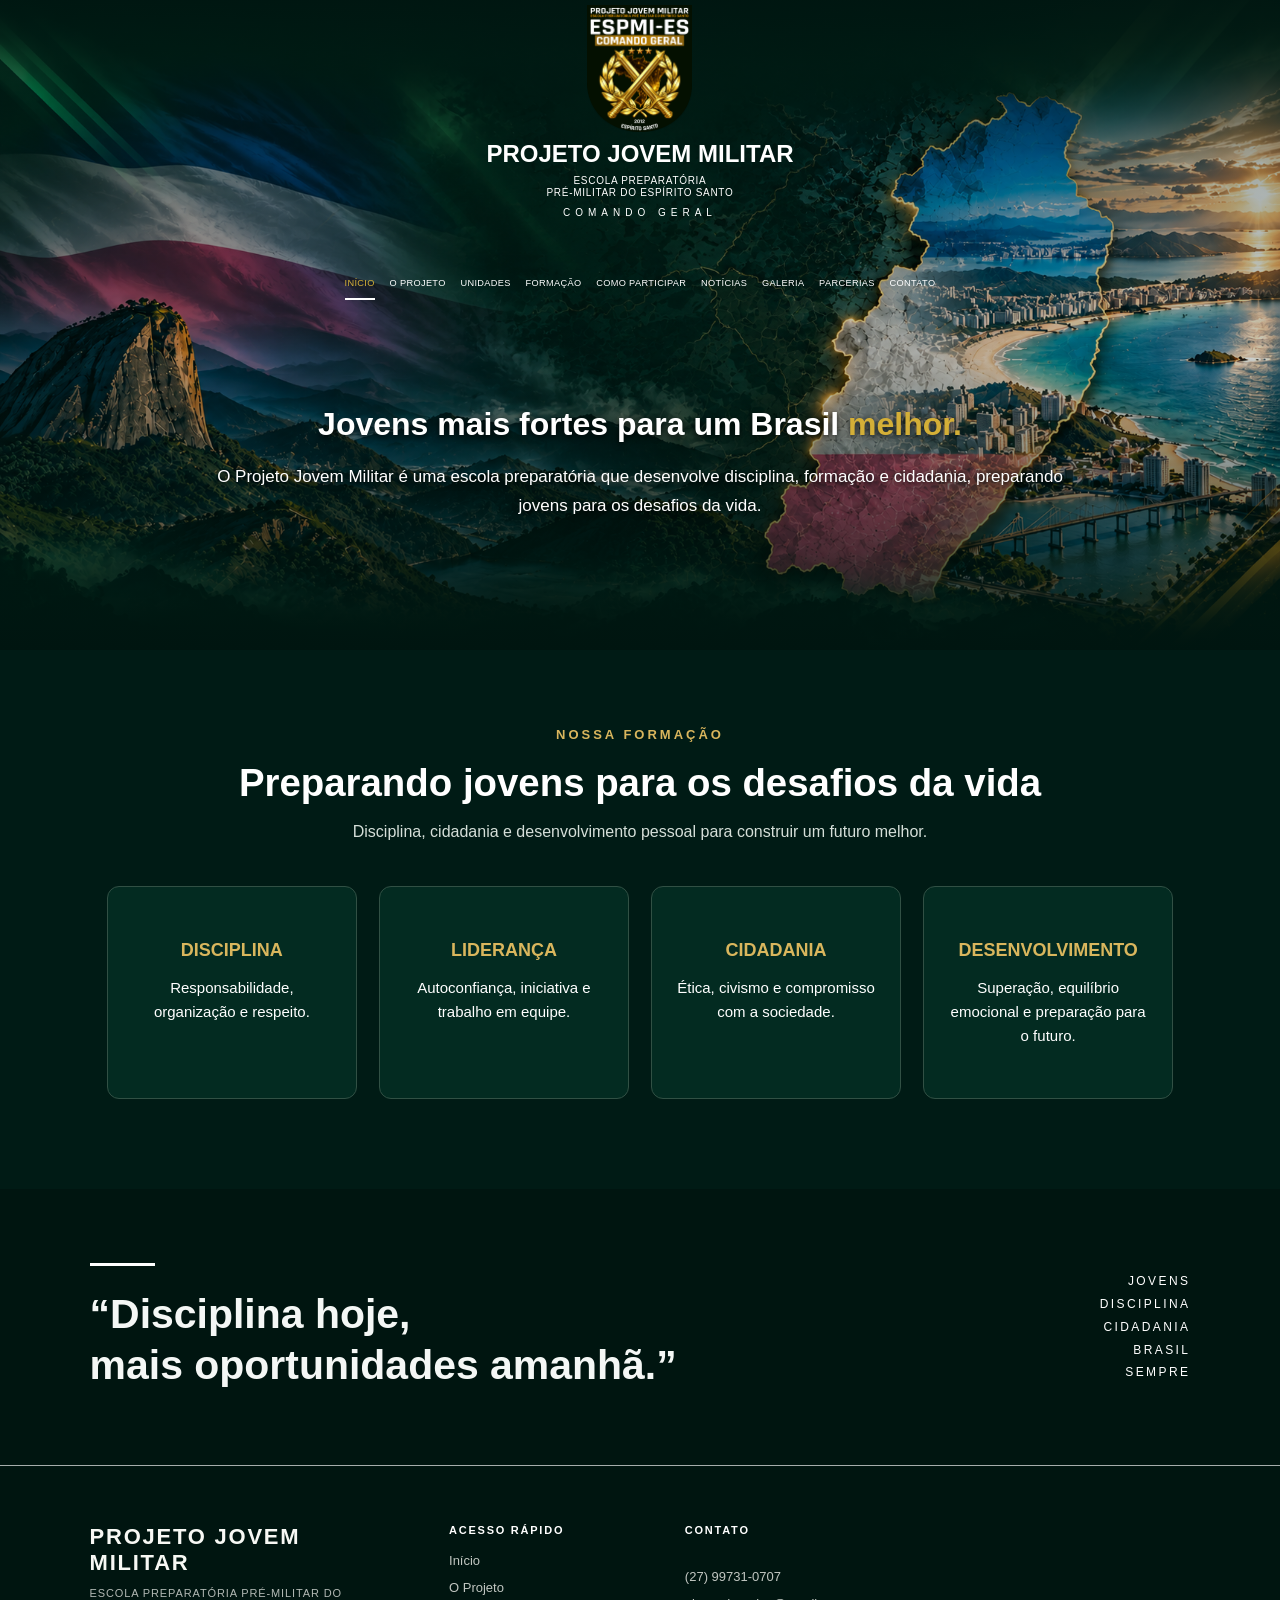
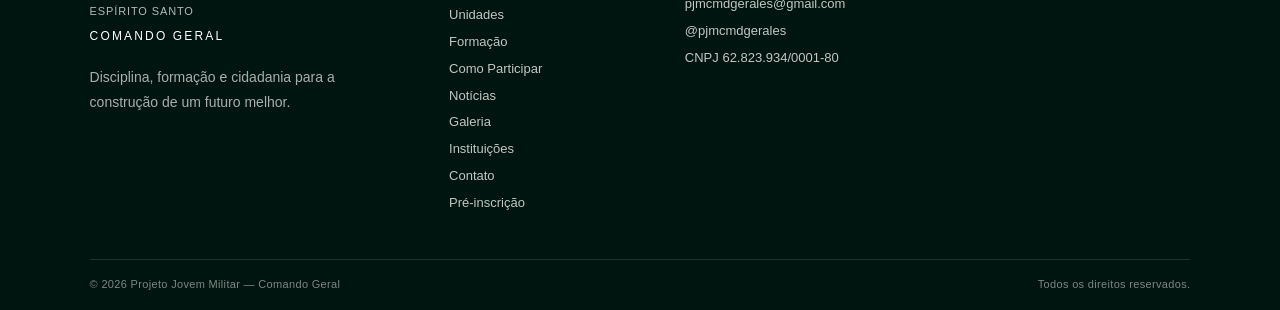
==== index.html @ 9ddaf517 "Nova seção Nossa Formação na página inicial" ====
<!doctype html><html lang="pt-BR"><head><meta charset="utf-8"><meta name="viewport" content="width=device-width,initial-scale=1"><meta name="description" content="Projeto Jovem Militar — Escola Preparatória Pré-Militar do Espírito Santo."><title>Projeto Jovem Militar | Comando Geral</title><link rel="preload" as="image" href="assets/banner-pjm-operacional.png" fetchpriority="high"><link rel="stylesheet" href="style.css">
<style>
.site-footer{background:#001D18;border-top:1px solid rgba(212,173,53,.32);padding:58px 0 0;color:#F7F8F4}.footer-grid{display:grid;grid-template-columns:1.35fr .8fr 1fr;gap:56px}.footer-title{font-size:22px;font-weight:700;letter-spacing:.08em}.footer-subtitle{margin-top:9px;font-size:11px;line-height:1.6;letter-spacing:.08em;color:rgba(247,248,244,.72);max-width:340px}.footer-command{margin-top:8px;font-size:12px;letter-spacing:.18em;color:#D4AD35}.footer-brand p{margin:22px 0 0;max-width:390px;color:rgba(247,248,244,.68);line-height:1.8;font-size:14px}.footer-links,.footer-contact{display:flex;flex-direction:column;align-items:flex-start;gap:9px}.footer-links strong,.footer-contact strong{margin-bottom:8px;font-size:11px;letter-spacing:.16em;color:#D4AD35}.footer-links a,.footer-contact span{font-size:13px;color:rgba(247,248,244,.78);text-decoration:none;line-height:1.45}.footer-links a:hover{color:#F7F8F4}.footer-bottom{margin-top:46px;padding:18px 0 20px;border-top:1px solid rgba(247,248,244,.12);display:flex;justify-content:space-between;gap:20px;font-size:11px;color:rgba(247,248,244,.5);letter-spacing:.03em}.footer-bottom span:last-child{text-align:right}@media(max-width:850px){.footer-grid{grid-template-columns:1fr 1fr;gap:38px}.footer-brand{grid-column:1/-1}}@media(max-width:560px){.footer-grid{grid-template-columns:1fr}.footer-brand{grid-column:auto}.footer-bottom{flex-direction:column}.footer-bottom span:last-child{text-align:left}}
/* NOVO CABEÇALHO CENTRALIZADO PJM */
.site-header {
  background: #001b15;
  border: none;
}

.site-header .header-inner {
  display: flex;
  flex-direction: column;
  align-items: center;
  justify-content: center;
  text-align: center;
  gap: 18px;
  padding: 100px 20px 30px;
}

.site-header .brand {
  display: flex;
  flex-direction: column;
  align-items: center;
  text-align: center;
  gap: 10px;
}

.site-header .brand img {
  width: 90px;
  height: auto;
  object-fit: contain;
}

.site-header .brand-text {
  text-align: center;
}

.site-header .nav {
  display: flex;
  justify-content: center;
  align-items: center;
  flex-wrap: wrap;
  gap: 22px;
  width: 100%;
  margin: 0;
}

@media (max-width: 768px) {
  .site-header .header-inner {
    gap: 12px;
  }

  .site-header .nav {
    gap: 12px;
  }
}

  
/* AJUSTES DO CABEÇALHO E BANNER - PJM */

.site-header {
  position: relative !important;
  top: auto !important;
  transform: none !important;
  z-index: 10;
}

.site-header .header-inner {
    padding: 65px 20px 30px !important;
    display: flex !important;
    flex-direction: column !important;
    align-items: center !important;
    justify-content: center !important;
    gap: 18px !important;
}

.site-header .brand img {
  display: block;
  width: 105px;
  height: auto;
  max-height: none;
  object-fit: contain;
}

/* REMOVE OS QUATRO ITENS INFERIORES */
.pillars {
  display: none !important;
}

/* REMOVE DISCIPLINA, RESPEITO, FOCO E LIDERANÇA */
.hero-content .eyebrow {
  display: none !important;
}

/* TÍTULO EM UMA LINHA NO COMPUTADOR */
@media (min-width: 1100px) {
  .hero-content h1 {
    font-size: clamp(24px, 2.5vw, 42px) !important;
    white-space: nowrap !important;
    max-width: none !important;
  }

  .hero-content h1 br {
    display: none !important;
  }
}

/* NO CELULAR, PERMITE QUE O TÍTULO SE AJUSTE */
@media (max-width: 1099px) {
  .hero-content h1 {
    white-space: normal !important;
  }
}

/* AJUSTES FINAIS DA PAGINA INICIAL */

/* Descer o cabecalho e evitar corte do brasao */
.site-header {
  position: relative !important;
  top: auto !important;
  margin-top: 0 !important;
  padding-top: 55px !important;
  overflow: visible !important;
}

.site-header .header-inner {
    padding: 110px 20px 30px !important;
}

/* Corrigir os espacos do titulo */
.hero-content h1 {
  word-spacing: 5px !important;
  letter-spacing: normal !important;
  line-height: 1.2 !important;
}

/* Aproximar a secao de instituicoes do banner */
.institutions {
  padding-top: 35px !important;
}

.institutions .section-head {
  margin-top: 0 !important;
  padding-top: 0 !important;
}

/* Ajuste para telas menores */
@media (max-width: 1099px) {
  .hero-content h1 {
    white-space: normal !important;
  }
}

  /* AJUSTES DO CABEÇALHO E BANNER - PJM */
/* AJUSTES FINAIS DO CABEÇALHO PJM */

.site-header {
    position: relative !important;
    top: auto !important;
    transform: none !important;
    overflow: visible !important;
}

.site-header .header-inner {
    padding: 110px 20px 30px !important;
}

/* Espaço entre o menu e o título */
.hero-content {
    position: relative !important;
    padding-top: 130px !important;
    margin-top: 0 !important;
}

/* Remover os dizeres da lateral direita */
.hero-side {
    display: none !important;
}

/* Espaçamento do título */
.hero-content h1 {
    word-spacing: normal !important;
    letter-spacing: normal !important;
}

/* Ajustes para celular */
@media (max-width: 768px) {
    .site-header .header-inner {
        padding: 70px 20px 25px !important;
    }

    .hero-content {
        padding-top: 25px !important;
    }
}
  /* DESCER O TITULO E O TEXTO JUNTOS */
.hero-content {
    width: 100% !important;
    max-width: 1200px !important;
    margin-left: auto !important;
    margin-right: auto !important;
    text-align: center !important;
    padding-top: 290px !important;
}

.hero-content h1 {
    position: static !important;
    top: auto !important;
    margin: 0 auto 20px !important;
    text-align: center !important;
}

.hero-content .hero-lead {
    max-width: 850px !important;
    margin: 0 auto !important;
    text-align: center !important;
}
  /* REMOVER O TRACO ABAIXO DO TITULO */
.hero-line {
    display: none !important;
}
  
/* NOVA SEÇÃO - NOSSA FORMAÇÃO */
.formacao-destaque {
  background: #001b15;
  padding: 75px 20px 90px;
}

.formacao-cabecalho {
  text-align: center;
  margin-bottom: 45px;
}

.formacao-cabecalho span {
  color: #d9b65d;
  font-size: 13px;
  font-weight: 700;
  letter-spacing: 3px;
}

.formacao-cabecalho h2 {
  color: #ffffff;
  font-size: clamp(26px, 3vw, 40px);
  margin: 18px 0;
}

.formacao-cabecalho p {
  color: #d5dfd9;
  font-size: 16px;
}

.formacao-cards {
  display: grid;
  grid-template-columns: repeat(4, 1fr);
  gap: 22px;
}

.formacao-card {
  background: #032b21;
  border: 1px solid #315044;
  border-radius: 12px;
  padding: 35px 22px;
  text-align: center;
}

.formacao-card h3 {
  color: #d9b65d;
  font-size: 18px;
  margin-bottom: 15px;
}

.formacao-card p {
  color: #ffffff;
  font-size: 15px;
  line-height: 1.6;
}

@media (max-width: 900px) {
  .formacao-cards {
    grid-template-columns: repeat(2, 1fr);
  }
}

@media (max-width: 600px) {
  .formacao-cards {
    grid-template-columns: 1fr;
  }
}

</style>
<link rel="stylesheet" href="common.css">  <link rel="stylesheet" href="responsive.css">
</head><body>
<header class="site-header"><div class="container header-inner">
<a class="brand" href="index.html"><img src="assets/brasao-comando-geral.png" alt="Brasão do Comando Geral"><span class="brand-text"><strong>PROJETO JOVEM MILITAR</strong><small>ESCOLA PREPARATÓRIA<br>PRÉ-MILITAR DO ESPÍRITO SANTO</small><em>COMANDO GERAL</em></span></a>
<button class="menu-toggle" aria-label="Abrir menu" aria-expanded="false">☰</button>
<nav class="nav" aria-label="Navegação principal"><a class="active" href="index.html" data-page="inicio">INÍCIO</a><a href="projeto.html" data-page="projeto">O PROJETO</a><a href="unidades.html" data-page="unidades">UNIDADES</a><a href="formacao.html" data-page="formacao">FORMAÇÃO</a><a href="como-participar.html" data-page="como">COMO PARTICIPAR</a><a href="noticias.html" data-page="noticias">NOTÍCIAS</a><a href="galeria.html" data-page="galeria">GALERIA</a><a href="parcerias.html" data-page="parcerias">PARCERIAS</a><a href="contato.html" data-page="contato">CONTATO</a></nav></div></header>
<main>
<section class="hero" id="inicio"><img class="hero-image"
     src="assets/banner-pjm-operacional.png"
     alt="Banner institucional do Projeto Jovem Militar"
     fetchpriority="high"
     loading="eager"
     decoding="async"><div class="hero-overlay"></div><div class="container hero-content"><h1>Jovens mais fortes para um Brasil <i>melhor.</i></h1><span class="hero-line"></span><p class="hero-lead">O Projeto Jovem Militar é uma escola preparatória que desenvolve disciplina, formação e cidadania, preparando jovens para os desafios da vida.</p></div><div class="hero-side">CARÁTER<br>DISCIPLINA<br>CONQUISTAS<br>SEMPRE</div></section>
<section class="pillars"><div class="container pillars-grid"><div><b>✦</b><strong>DISCIPLINA</strong><span>para a vida</span></div><div><b>◆</b><strong>FORMAÇÃO</strong><span>de qualidade</span></div><div><b>▰</b><strong>CIDADANIA</strong><span>e valores</span></div><div><b>◈</b><strong>UM FUTURO</strong><span>melhor</span></div></div></section>

<section class="formacao-destaque">
  <div class="container">
    <div class="formacao-cabecalho">
      <span>NOSSA FORMAÇÃO</span>
      <h2>Preparando jovens para os desafios da vida</h2>
      <p>Disciplina, cidadania e desenvolvimento pessoal para construir um futuro melhor.</p>
    </div>

    <div class="formacao-cards">
      <div class="formacao-card">
        <h3>DISCIPLINA</h3>
        <p>Responsabilidade, organização e respeito.</p>
      </div>
      <div class="formacao-card">
        <h3>LIDERANÇA</h3>
        <p>Autoconfiança, iniciativa e trabalho em equipe.</p>
      </div>
      <div class="formacao-card">
        <h3>CIDADANIA</h3>
        <p>Ética, civismo e compromisso com a sociedade.</p>
      </div>
      <div class="formacao-card">
        <h3>DESENVOLVIMENTO</h3>
        <p>Superação, equilíbrio emocional e preparação para o futuro.</p>
      </div>
    </div>
  </div>
</section>

<section class="quote"><div class="container quote-inner"><div><span class="quote-line"></span><blockquote>“Disciplina hoje,<br>mais oportunidades amanhã.”</blockquote></div><div class="quote-word">JOVENS<br>DISCIPLINA<br>CIDADANIA<br>BRASIL<br>SEMPRE</div></div></section>
</main>


<footer class="pjm-footer"><div class="container footer-grid"><div class="footer-brand"><div class="footer-title">PROJETO JOVEM MILITAR</div><div class="footer-subtitle">ESCOLA PREPARATÓRIA PRÉ-MILITAR DO ESPÍRITO SANTO</div><div class="footer-command">COMANDO GERAL</div><p>Disciplina, formação e cidadania para a construção de um futuro melhor.</p></div><div class="footer-links"><strong>ACESSO RÁPIDO</strong><a href="index.html">Início</a><a href="projeto.html">O Projeto</a><a href="unidades.html">Unidades</a><a href="formacao.html">Formação</a><a href="como-participar.html">Como Participar</a><a href="noticias.html">Notícias</a><a href="galeria.html">Galeria</a><a href="instituicoes.html">Instituições</a><a href="contato.html">Contato</a><a href="pre-inscricao.html">Pré-inscrição</a></div><div class="footer-contact"><strong>CONTATO</strong><span></span><span></span><span>(27) 99731-0707</span><span>pjmcmdgerales@gmail.com</span><span>@pjmcmdgerales</span><span>CNPJ 62.823.934/0001-80</span></div></div><div class="container footer-bottom"><span>© 2026 Projeto Jovem Militar — Comando Geral</span><span>Todos os direitos reservados.</span></div></footer><script src="common.js"></script></body></html>
---- style.css ----
@font-face{font-family:FuturaPJM;src:url("assets/Futura-Md-BT.ttf") format("truetype");font-display:swap}:root{--g:#0B2E1F;--g2:#114232;--d:#1F2A26;--gold:#D4AF37;--white:#F4F7F5;--ink:#1F2A26}*{box-sizing:border-box}html{scroll-behavior:smooth}body{margin:0;background:var(--g);color:var(--white);font-family:FuturaPJM,Arial,sans-serif}.container{width:min(1320px,calc(100% - 88px));margin:auto}.topbar{height:42px;background:#001a16;border-bottom:1px solid rgba(255,255,255,.1);font-size:10px;letter-spacing:3px}.topbar-inner{height:100%;display:flex;align-items:center;justify-content:space-between}.site-header{height:115px;background:#00251f;border-bottom:1px solid rgba(212,173,53,.55);position:relative;z-index:10}.header-inner{height:100%;display:flex;align-items:center;gap:28px}.brand{display:flex;align-items:center;gap:16px;text-decoration:none;color:#fff;min-width:390px}.brand img{width:72px;height:92px;object-fit:contain}.brand-text{display:flex;flex-direction:column}.brand-text strong{font-size:24px;line-height:1.02}.brand-text small{font-size:10px;line-height:1.25;letter-spacing:.7px;margin-top:8px}.brand-text em{font-style:normal;color:var(--gold);font-size:10px;letter-spacing:5px;margin-top:7px}.nav{display:flex;align-items:center;justify-content:center;gap:23px;flex:1;white-space:nowrap}.nav a{position:relative;color:#fff;text-decoration:none;font-size:12px;letter-spacing:.6px;padding:42px 0 37px}.nav a:after{content:"";position:absolute;left:0;right:0;bottom:25px;height:3px;background:var(--gold);transform:scaleX(0);transition:.2s}.nav a.active{color:var(--gold)}.nav a.active:after{transform:scaleX(1)}.header-cta{flex:0 0 auto;border:1px solid #9dd95c;border-radius:30px;color:#fff;text-decoration:none;padding:15px 19px;font-size:10px;letter-spacing:.4px}.header-cta span{font-size:18px;color:#b6e66e;margin-left:12px}.menu-toggle{display:none}.hero{height:650px;position:relative;overflow:hidden}.hero-image{position:absolute;inset:0;width:100%;height:100%;object-fit:cover;object-position:center 43%}

.hero-overlay{position:absolute;inset:0;z-index:1;background:linear-gradient(90deg,rgba(0,25,21,.78) 0%,rgba(0,25,21,.58) 45%,rgba(0,25,21,.28) 75%,rgba(0,25,21,.18) 100%)}
.hero-content{position:relative;z-index:5;padding-top:90px;color:#fff;visibility:visible;opacity:1}
.hero .hero-content .eyebrow,.hero .hero-content h1,.hero .hero-content .hero-line,.hero .hero-content .hero-lead{visibility:visible;opacity:1}
.hero .hero-content{position:relative;z-index:2;padding-top:90px;color:#fff}.hero .hero-content .eyebrow,.hero .hero-content h1,.hero .hero-content .hero-lead{visibility:visible;opacity:1;color:#fff;text-shadow:0 2px 6px rgba(0,0,0,.85)}.hero .hero-overlay{z-index:1;background:linear-gradient(90deg,rgba(0,25,21,.78) 0%,rgba(0,25,21,.45) 45%,rgba(0,25,21,.12) 100%)}.hero .hero-image{z-index:0}
/* Restauração visual da página inicial PJM — estilos complementares */
.site-header .nav a:hover{color:#fff}
.hero .eyebrow{font-size:12px;letter-spacing:.22em;font-weight:700;margin:0 0 23px}
.hero h1{font-size:clamp(38px,4.3vw,68px);line-height:1.1;letter-spacing:-.025em;margin:0 0 25px;max-width:740px}
.hero h1 i{font-style:normal;color:#d4af37}
.hero-line{display:block;width:68px;height:3px;background:#d4af37;margin:0 0 22px}
.hero-lead{font-size:17px;line-height:1.7;max-width:590px;margin:0}
.hero-side{position:absolute;z-index:2;right:5%;bottom:65px;text-align:right;font-size:12px;line-height:1.9;letter-spacing:.16em;color:#fff;font-weight:700}
.pillars{background:#00291e;border-top:1px solid rgba(212,175,55,.35);border-bottom:1px solid rgba(212,175,55,.25)}
.pillars .pillars-grid{display:grid;grid-template-columns:repeat(4,minmax(0,1fr));gap:18px;padding-top:23px;padding-bottom:23px}
.pillars-grid>div{display:flex;align-items:center;justify-content:center;flex-wrap:wrap;gap:6px 9px;text-align:center;min-width:0}
.pillars-grid b{color:#d4af37;font-size:19px}.pillars-grid strong{font-size:12px;letter-spacing:.05em}.pillars-grid span{font-size:12px;color:#c6d9d0}
.institutions{background:#0b2e1f;padding:82px 0 95px}
.section-head{text-align:center;max-width:850px;margin:0 auto 46px}
.section-kicker{display:block;color:#d4af37;font-size:12px;font-weight:700;letter-spacing:.16em;margin-bottom:15px}
.section-head h2{font-size:clamp(27px,3vw,40px);line-height:1.2;margin:0 0 17px;color:#fff}
.section-head p{color:#d1ded7;font-size:15px;line-height:1.7;margin:0}
.institution-grid{display:grid;grid-template-columns:repeat(4,minmax(0,1fr));gap:24px}
.institution-grid>a{display:flex;flex-direction:column;align-items:center;justify-content:center;gap:16px;min-height:215px;padding:24px 16px;border:1px solid rgba(212,175,55,.24);background:#103a2b;border-radius:8px;color:#f4f7f5;text-decoration:none;text-align:center;transition:background .2s,border-color .2s,transform .2s}
.institution-grid>a:hover{background:#164632;border-color:#d4af37;transform:translateY(-3px)}
.institution-grid img,.institution-grid img.gm-logo{display:block;width:120px;max-width:100%;height:100px;object-fit:contain;margin:0 auto}
.institution-grid strong{display:block;color:#f4f7f5;font-size:12px;line-height:1.5;letter-spacing:.06em}
.quote{padding:74px 0;background:#00271f}.quote-inner{display:flex;justify-content:space-between;align-items:center;gap:36px}.quote-line{display:block;background:#d4af37;width:65px;height:3px;margin-bottom:23px}.quote blockquote{font-size:clamp(26px,3.2vw,45px);line-height:1.25;margin:0;font-weight:700}.quote-word{font-size:12px;line-height:1.9;letter-spacing:.2em;text-align:right;color:#d4af37}
.contact{background:#0b2e1f;padding:72px 0}.contact-grid{display:grid;grid-template-columns:2fr repeat(3,1fr);gap:30px;align-items:start}.contact h2{font-size:29px;line-height:1.2;margin:0 0 12px}.contact p{font-size:14px;line-height:1.6;color:#d1ded7}.contact-item{display:flex;flex-direction:column;gap:13px}.contact-item b{font-size:12px;letter-spacing:.12em;color:#d4af37}.contact-item span{font-size:13px;line-height:1.6;overflow-wrap:anywhere}
@media(max-width:1100px){.institution-grid{grid-template-columns:repeat(3,minmax(0,1fr))}.contact-grid{grid-template-columns:repeat(2,minmax(0,1fr))}.brand{min-width:280px}.brand-text strong{font-size:19px}}
@media(max-width:850px){.site-header{height:auto;min-height:90px}.header-inner{min-height:90px;position:relative}.brand{min-width:0;flex:1}.brand img{width:58px;height:72px}.brand-text strong{font-size:17px}.brand-text small{font-size:8px}.brand-text em{font-size:8px;letter-spacing:2px}.menu-toggle{display:block!important;border:0;background:none;color:#fff;font-size:27px;cursor:pointer}.site-header .nav{display:none!important;position:absolute;top:100%;left:-7%;right:-7%;background:#00251f;padding:10px 7%;flex-direction:column;gap:0;z-index:30;white-space:normal}.site-header .nav.open{display:flex!important}.site-header .nav a{padding:13px 0;font-size:12px}.hero{height:580px}.hero .hero-content{padding-top:75px}.hero-side{display:none}}
@media(max-width:700px){.institution-grid{grid-template-columns:repeat(2,minmax(0,1fr));gap:12px}.institution-grid>a{min-height:190px;padding:18px 10px}.pillars .pillars-grid{grid-template-columns:repeat(2,minmax(0,1fr))}.quote-inner{display:block}.quote-word{margin-top:30px;text-align:left}.contact-grid{grid-template-columns:1fr 1fr}}
@media(max-width:480px){.container{width:90%}.hero{height:540px}.hero .hero-content{padding-top:65px}.hero h1{font-size:37px}.hero-lead{font-size:14px}.hero .eyebrow{font-size:10px;letter-spacing:.08em}.institutions{padding:60px 0}.institution-grid strong{font-size:10px}.contact-grid{grid-template-columns:1fr}.quote{padding:55px 0}}

/* PJM - INICIO INTEGRADO OPERACIONAL */

body:has(.hero) {
  background: #001510;
}

/* Cabeçalho integrado à imagem */
body:has(.hero) .site-header {
  position: relative;
  z-index: 10;
  background: transparent !important;
  border: none !important;
  box-shadow: none !important;
  margin-bottom: 0;
}

/* Banner sobe por trás do cabeçalho */
body:has(.hero) .hero {
  position: relative;
  margin-top: -115px;
  padding-top: 115px;
  overflow: hidden;
  border: none !important;
}

/* Imagem ocupa toda a área */
body:has(.hero) .hero-image {
  width: 100%;
  height: 100%;
  object-fit: cover;
}

/* Degradê sobre a imagem */
body:has(.hero) .hero-overlay {
  background: linear-gradient(
    180deg,
    rgba(0,21,16,.90) 0%,
    rgba(0,21,16,.35) 25%,
    rgba(0,21,16,.20) 55%,
    rgba(0,21,16,.65) 85%,
    #001510 100%
  ) !important;
}

/* Retirar linhas divisórias */
body:has(.hero) .site-header,
body:has(.hero) .hero,
body:has(.hero) .pillars {
  border-color: transparent !important;
}

/* Faixa inferior integrada */
body:has(.hero) .pillars {
  background: #001510 !important;
}

/* Ajuste para celular */
@media (max-width: 850px) {
  body:has(.hero) .hero {
    margin-top: 0;
    padding-top: 0;
  }

  body:has(.hero) .site-header {
    background: #001510 !important;
  }
}
---- common.css ----
/* PJM — CONSTRUÇÃO 02: navegação e rodapé unificados */
.nav{gap:clamp(10px,1.15vw,20px)!important;align-items:center!important;justify-content:center!important;white-space:nowrap!important}
.nav a{font-size:clamp(9px,0.72vw,12px)!important;letter-spacing:.35px!important}
.nav a:after{background:#fff!important;height:2px!important}
.nav a.active:after{transform:scaleX(1)!important}
.header-cta,.cta{white-space:nowrap}
.pjm-footer{background:#001d18;color:#f7f8f4;border-top:1px solid rgba(212,173,53,.34);padding:58px 0 0}
/* Configuração das colunas do rodapé definida nas regras específicas */
.pjm-footer .footer-title{font-size:22px;font-weight:700;letter-spacing:.08em}
.pjm-footer .footer-subtitle{margin-top:9px;font-size:11px;line-height:1.6;letter-spacing:.08em;color:rgba(247,248,244,.72);max-width:360px}
.pjm-footer .footer-command{margin-top:8px;font-size:12px;letter-spacing:.18em;color:#d4ad35}
.pjm-footer .footer-brand p{margin:22px 0 0;max-width:400px;color:rgba(247,248,244,.68);line-height:1.8;font-size:14px}
.pjm-footer .footer-links,.pjm-footer .footer-contact{display:flex;flex-direction:column;align-items:flex-start;gap:8px}
.pjm-footer .footer-links strong,.pjm-footer .footer-contact strong{margin-bottom:8px;font-size:11px;letter-spacing:.16em;color:#d4ad35}
.pjm-footer .footer-links a,.pjm-footer .footer-contact span{font-size:13px;color:rgba(247,248,244,.78);text-decoration:none;line-height:1.45}
.pjm-footer .footer-links a:hover{color:#fff}
.pjm-footer .footer-bottom{margin-top:46px;padding:18px 0 20px;border-top:1px solid rgba(247,248,244,.12);display:flex;justify-content:space-between;gap:20px;font-size:11px;color:rgba(247,248,244,.5)}
@media(max-width:1150px){.nav{gap:9px!important}.nav a{font-size:9px!important}.header-cta,.cta{padding-left:16px!important;padding-right:16px!important;font-size:9px!important}.brand{min-width:350px!important}}
@media(max-width:900px){.pjm-footer .footer-grid{grid-template-columns:1fr 1fr;gap:38px}.pjm-footer .footer-brand{grid-column:1/-1}}
@media(max-width:850px){.nav{position:absolute!important;display:none!important;left:0!important;right:0!important;top:100%!important;background:#00251f!important;padding:10px 25px!important;flex-direction:column!important;gap:0!important;box-shadow:0 14px 24px rgba(0,0,0,.18)}.nav.open{display:flex!important}.nav a{font-size:11px!important;padding:14px 0!important}.nav a:after{bottom:5px!important}.menu-toggle{display:block!important;background:none!important;border:0!important;color:#fff!important;font-size:25px!important}.header-cta,.cta{display:none!important}}
@media(max-width:560px){.pjm-footer .footer-grid{grid-template-columns:1fr}.pjm-footer .footer-brand{grid-column:auto}.pjm-footer .footer-bottom{flex-direction:column}.pjm-footer .footer-bottom span:last-child{text-align:left}}

/* CORREÇÃO — compatibilidade das páginas internas com o cabeçalho institucional */
.topbar{height:42px;background:#001a16;border-bottom:1px solid rgba(255,255,255,.1);font-size:10px;letter-spacing:3px;color:#f7f8f4;display:flex;align-items:center;justify-content:space-between;padding:0 6.6%;box-sizing:border-box}
.header{min-height:128px;background:#00251f;color:#fff;border-bottom:1px solid rgba(212,173,53,.55);position:relative;z-index:10;display:flex;align-items:center;gap:28px;padding:0 6.6%;box-sizing:border-box}
.header .brand{display:flex;align-items:center;gap:16px;min-width:390px;color:#fff}
.header .brand img{width:82px;height:104px;object-fit:contain}
.header .brand strong{display:block;font-size:27px;line-height:1.02}
.header .brand small{display:block;font-size:10px;line-height:1.25;letter-spacing:.7px;margin-top:8px}
.header .brand em{display:block;font-style:normal;color:#d4ad35;font-size:10px;letter-spacing:5px;margin-top:7px}
.header .nav{display:flex;align-items:center;justify-content:center;gap:20px;flex:1;white-space:nowrap}
.header .nav a{position:relative;color:#fff;text-decoration:none;font-size:11px;letter-spacing:.45px;padding:42px 0 37px}
.header .nav a:after{content:"";position:absolute;left:0;right:0;bottom:25px;height:2px;background:#fff;transform:scaleX(0);transition:.2s}
.header .nav a.active:after{transform:scaleX(1)}
.header .nav a.active{color:#fff}
.header .header-cta{flex:0 0 auto;border:1px solid #9dd95c;border-radius:30px;color:#fff;text-decoration:none;padding:15px 19px;font-size:10px;letter-spacing:.4px;white-space:nowrap}
.header .header-cta span{font-size:18px;color:#b6e66e;margin-left:12px}
.header .menu-toggle{display:none;background:none;border:0;color:#fff;font-size:25px}
@media(max-width:1150px){.header .brand{min-width:350px}.header .nav{gap:9px}.header .nav a{font-size:9px}.header .header-cta{padding-left:16px;padding-right:16px;font-size:9px}}
@media(max-width:850px){.header{min-height:90px;padding:10px 5%;flex-wrap:nowrap}.header .brand{min-width:0;flex:1}.header .brand img{width:57px;height:72px}.header .brand strong{font-size:17px}.header .brand small{font-size:7px}.header .brand em{font-size:7px}.header .header-cta{display:none}.header .menu-toggle{display:block}.header .nav{position:absolute;display:none;left:0;right:0;top:100%;background:#00251f;padding:10px 25px;flex-direction:column;gap:0;box-shadow:0 14px 24px rgba(0,0,0,.18)}.header .nav.open{display:flex}.header .nav a{font-size:11px;padding:14px 0}.header .nav a:after{bottom:5px}}
@media(max-width:560px){.topbar{height:auto;min-height:42px;padding:9px 5%;gap:6px;flex-wrap:wrap;font-size:8px}.topbar>div:last-child{display:none}}

/* CORREÇÃO FINAL — traço ativo da navegação em todas as páginas */
.header .nav a.active:after,
.nav a.active:after{
  display:block!important;
  visibility:visible!important;
  opacity:1!important;
  width:auto!important;
  left:0!important;
  right:0!important;
  bottom:25px!important;
  height:2px!important;
  background:#ffffff!important;
  transform:scaleX(1)!important;
  transform-origin:center!important;
}
@media(max-width:850px){
  .header .nav a.active:after,
  .nav a.active:after{
    bottom:5px!important;
  }
}
/* CORREÇÃO FINAL — ORGANIZAÇÃO DO RODAPÉ */
.pjm-footer .footer-grid{
  grid-template-columns:1.35fr .8fr 1fr 1fr;
}

.pjm-footer .footer-grid > div:not(.footer-brand){
  display:flex;
  flex-direction:column;
  align-items:flex-start;
  gap:8px;
}

.pjm-footer .footer-grid > div:not(.footer-brand) h4{
  margin:0 0 8px;
  font-size:11px;
  letter-spacing:.16em;
  color:#d4ad35;
}

.pjm-footer .footer-grid > div:not(.footer-brand) a{
  font-size:13px;
  color:rgba(247,248,244,.78);
  text-decoration:none;
  line-height:1.45;
}

.pjm-footer .footer-grid > div:not(.footer-brand) a:hover{
  color:#fff;
}

.pjm-footer .footer-grid > div:not(.footer-brand) span{
  font-size:13px;
  color:rgba(247,248,244,.78);
  line-height:1.45;
}
/* PJM — FOTO INSTITUCIONAL UNIVERSAL DOS HEROES */

.project-hero{
background:linear-gradient(90deg,rgba(3,18,11,.96) 0%,rgba(3,18,11,.78) 45%,rgba(3,18,11,.42) 78%,rgba(3,18,11,.7)),url("assets/hero-pjm.jpg") center/cover no-repeat!important;
}


.units-hero{
background:linear-gradient(90deg,rgba(0,29,24,.94),rgba(0,29,24,.48)),url("assets/hero-pjm.jpg") center/cover no-repeat!important;
}
      rgba(0, 12, 10, .76) 100%
    ),
    url("assets/bandeira-pedro-canario.png") center / cover no-repeat !important;
  position: relative;
}


.formation-hero .hero-image,
.participar-hero .hero-image{
background:linear-gradient(90deg,rgba(3,18,11,.98) 0%,rgba(3,18,11,.78) 45%,rgba(3,18,11,.42) 78%,rgba(3,18,11,.7)),url("assets/hero-pjm.jpg") center/cover no-repeat!important;
filter:none!important;
}

/* PJM — FUNDO CORRIGIDO DO BANNER PRINCIPAL */
.hero {
  background: #001510 !important;
}

.inst-hero{
background:linear-gradient(90deg,rgba(0,44,36,.94) 0%,rgba(0,57,46,.62) 52%,rgba(0,37,31,.72) 100%),url("assets/hero-pjm.jpg") center/cover no-repeat!important;
}

.contact-hero{
background:linear-gradient(90deg,rgba(7,29,19,.94) 0%,rgba(10,40,25,.62) 58%,rgba(13,48,31,.72) 100%),url("assets/hero-pjm.jpg") center/cover no-repeat!important;
}

.pre-hero{
background:linear-gradient(90deg,rgba(0,29,24,.97),rgba(0,29,24,.57)),url("assets/hero-pjm.jpg") center/cover no-repeat!important;
}
/* PJM — REMOVER MARCAS CIRCULARES DOS HEROES */
.hero-mark{
display:none!important;
}
/* PJM — REMOVER SELOS CIRCULARES DOS HEROES */
.hero .seal{
display:none!important;
}
/* PJM — NOVA COMPOSIÇÃO DO HERO */
/* PJM - AJUSTE SEGURO DO HERO */
@media(min-width:851px){
.hero .hero-content{
position:relative;
z-index:2;
max-width:620px;
}
.hero .hero-side{
z-index:2;
}
}

/* PJM — TEMA VERDE MILITAR NOTURNO */

:root {
  --g: #001510;
  --g2: #002019;
}

/* Fundo geral */
body {
  background-color: #001510 !important;
}

/* Cabeçalhos */
.site-header,
.header,
.topbar {
  background-color: #001510 !important;
}

/* Seções institucionais */
.institutions,
.pillars,
.quote,
.contact {
  background-color: #001510 !important;
}

/* Cartões institucionais */
.institution-grid a {
  background-color: #002019 !important;
}

/* Rodapé */
.pjm-footer,
.site-footer {
  background-color: #001510 !important;
}

/* PJM — DETALHES INSTITUCIONAIS BRANCOS */

/* Nome COMANDO GERAL no cabeçalho */
.brand-text em,
.header .brand em,
.site-header .brand em {
  color: #FFFFFF !important;
}

/* Linhas divisórias e bordas institucionais */
.site-header,
.header,
.pillars,
.pjm-footer,
.site-footer {
  border-color: rgba(255,255,255,.65) !important;
}

/* Linha de destaque do banner */
.hero-line,
.quote-line {
  background: #FFFFFF !important;
}

/* Detalhes e títulos institucionais */
.section-kicker,
.footer-command,
.pjm-footer .footer-links strong,
.pjm-footer .footer-contact strong {
  color: #FFFFFF !important;
}

/* Indicadores e símbolos da faixa institucional */
.pillars-grid b {
  color: #FFFFFF !important;
}

/* Linha ativa do menu */
.nav a.active::after,
.header .nav a.active::after {
  background: #FFFFFF !important;
}
/* PJM — PADRONIZAÇÃO BRANCA DOS TEXTOS */

/* Palavras laterais da frase institucional */
.quote-word {
  color: #FFFFFF !important;
}

/* Títulos da seção de contato */
.contact-item b {
  color: #FFFFFF !important;
}

/* Destaques do rodapé */
.pjm-footer .footer-command,
.pjm-footer .footer-links strong,
.pjm-footer .footer-contact strong {
  color: #FFFFFF !important;
}  
/* PJM — BANNER OFICIAL DA PÁGINA CONTATO */

body .contact-hero {
  background:
    linear-gradient(
      90deg,
      rgba(0,21,16,.55) 0%,
      rgba(0,21,16,.25) 45%,
      rgba(0,21,16,.05) 100%
    ),
    url("assets/banner-contato-pjm.png")
    center center / cover no-repeat !important;
}
/* PJM - REMOVER FAIXA SUPERIOR */
.topbar {
    display: none !important;
}
---- responsive.css ----
/* PJM — responsividade global das páginas internas */
*{box-sizing:border-box}html{overflow-x:hidden}body{margin:0;overflow-x:hidden;font-family:Arial,Helvetica,sans-serif}img{max-width:100%;height:auto}button,input,select,textarea{font:inherit}
.container{width:min(1180px,86%);margin:0 auto}
.pjm-footer{width:100%}.pjm-footer .container{width:min(1180px,86%)}
@media(max-width:1150px){.header{padding-left:5%;padding-right:5%}.topbar{padding-left:5%;padding-right:5%}}
@media(max-width:850px){.header .nav{z-index:30}.header .menu-toggle{cursor:pointer}.header .brand strong{white-space:normal}}
@media(max-width:620px){.topbar{letter-spacing:1.5px}.pjm-footer .container{width:90%}}
/* PJM — AJUSTE DO RODAPÉ PARA CELULAR */
@media (max-width: 620px) {
  .pjm-footer .footer-grid {
    display: flex !important;
    flex-direction: column !important;
    gap: 28px !important;
  }

  .pjm-footer .footer-brand,
  .pjm-footer .footer-links,
  .pjm-footer .footer-contact {
    width: 100% !important;
    max-width: 100% !important;
    grid-column: auto !important;
  }

  .pjm-footer .footer-title {
    font-size: 20px !important;
  }

  .pjm-footer .footer-links a,
  .pjm-footer .footer-contact span {
    overflow-wrap: anywhere;
  }

  .pjm-footer .footer-bottom {
    flex-direction: column !important;
    align-items: flex-start !important;
    gap: 10px !important;
  }
  }
/* PJM - CORRECAO DA PAGINA INICIAL */
.pillars .container.pillars-grid{
  display:grid!important;
  grid-template-columns:repeat(4,minmax(0,1fr))!important;
  gap:24px!important;
}
.pillars .container.pillars-grid>*{
  min-width:0!important;
  line-height:1.6!important;
}
section.institutions img{
  display:block!important;
  width:100%!important;
  max-width:120px!important;
  height:100px!important;
  object-fit:contain!important;
  margin:0 auto 14px!important;
}
@media(max-width:700px){
  .pillars .container.pillars-grid{
    grid-template-columns:repeat(2,minmax(0,1fr))!important;
  }
}
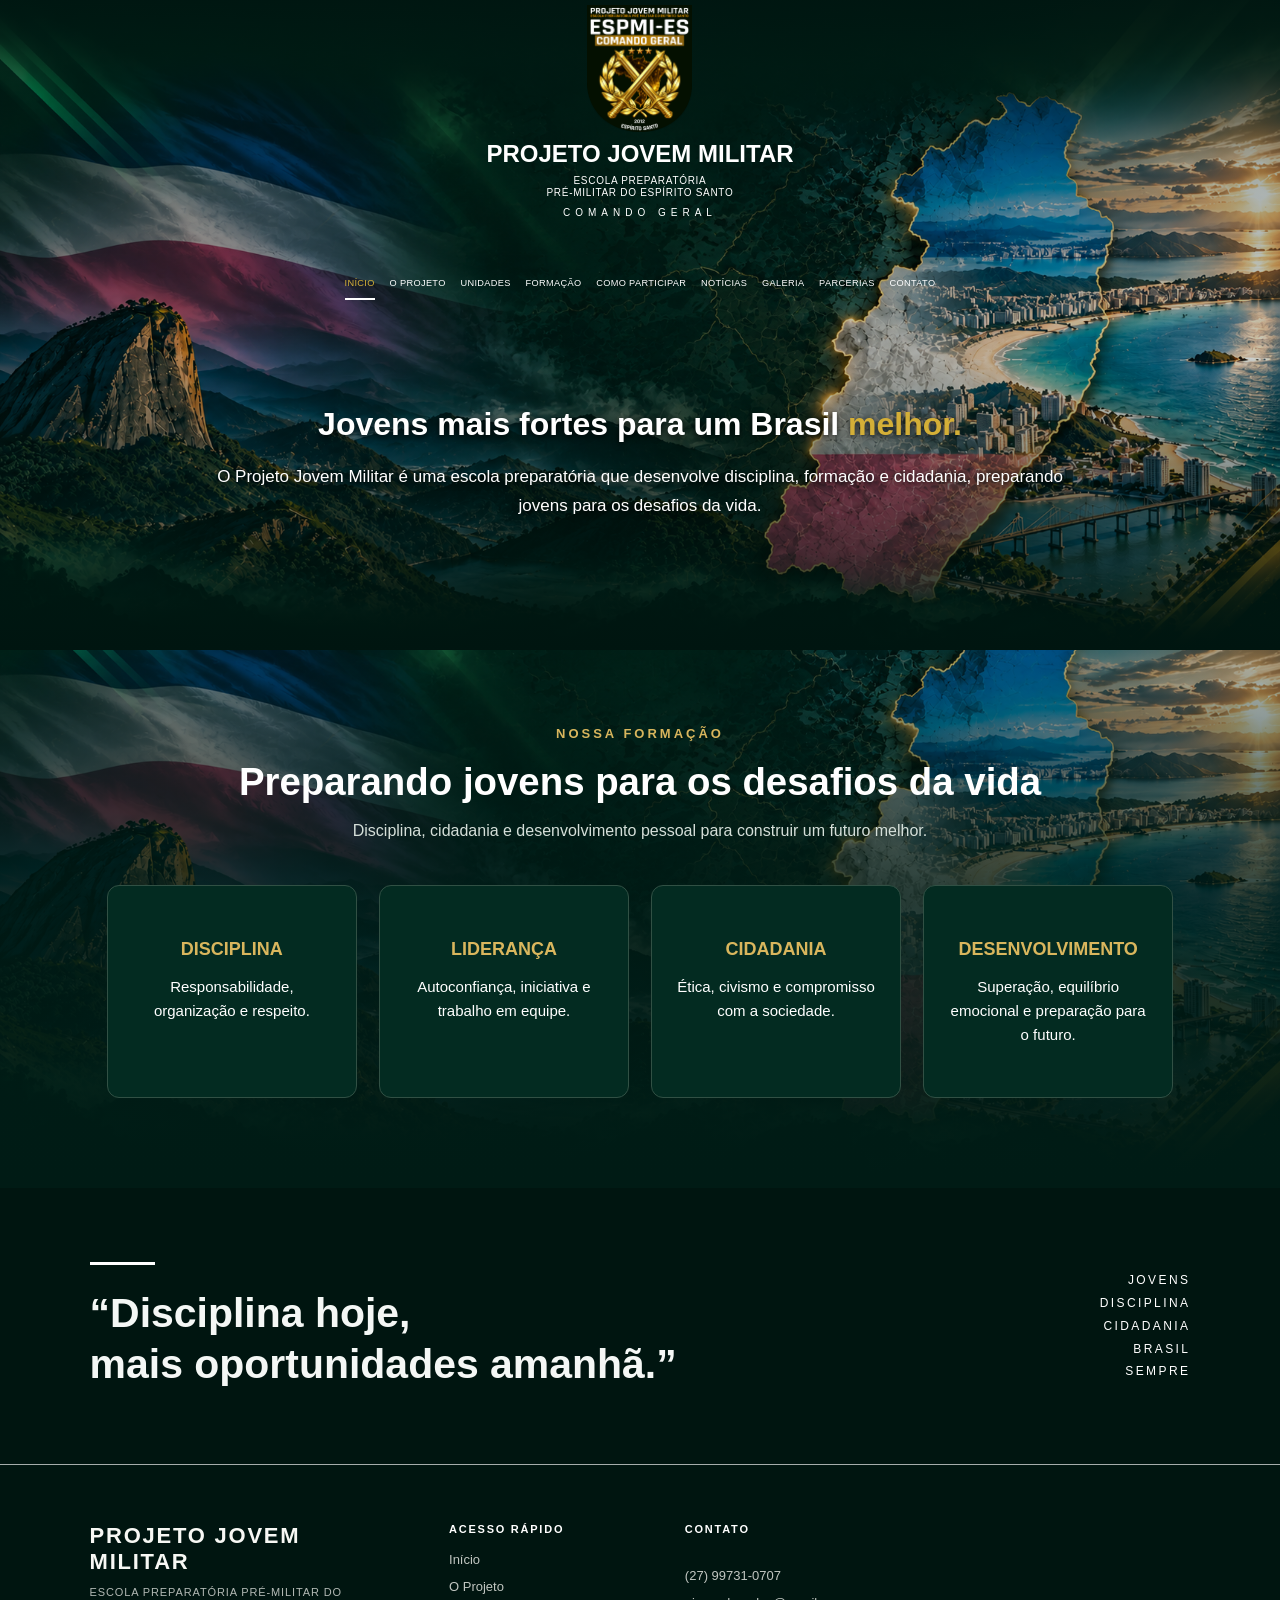
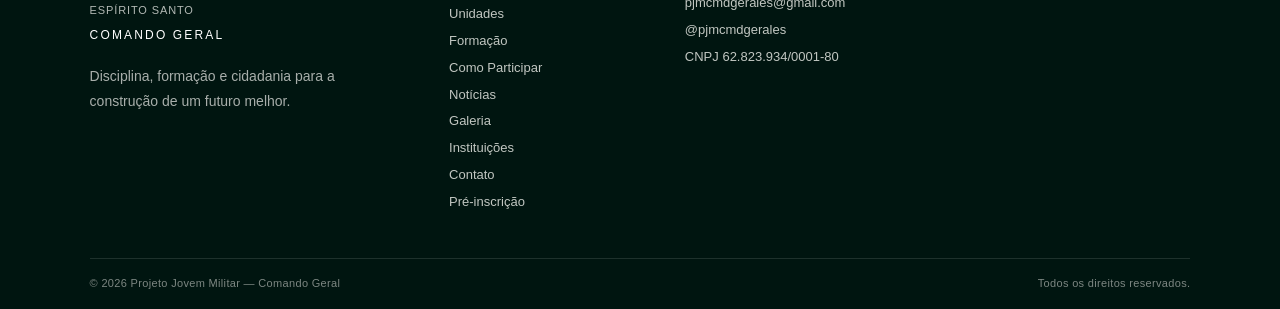
==== commit 19d9a605: "Integrar banner com a seção Nossa Formação" ====
--- a/index.html
+++ b/index.html
@@ -221,10 +221,18 @@
 }
   
 /* NOVA SEÇÃO - NOSSA FORMAÇÃO */
+
 .formacao-destaque {
-  background: #001b15;
+  position: relative;
+  background: linear-gradient(
+    to bottom,
+    rgba(0, 27, 21, 0.65) 0%,
+    #001b15 75%
+  );
   padding: 75px 20px 90px;
-}
+  margin-top: -1px;
+}
+
 
 .formacao-cabecalho {
   text-align: center;
@@ -285,6 +293,22 @@
   .formacao-cards {
     grid-template-columns: 1fr;
   }
+}
+
+/* INTEGRAÇÃO DO BANNER COM NOSSA FORMAÇÃO */
+.formacao-destaque {
+  background-image:
+    linear-gradient(
+      to bottom,
+      rgba(0, 27, 21, 0.30) 0%,
+      rgba(0, 27, 21, 0.80) 45%,
+      #001b15 100%
+    ),
+    url("assets/banner-pjm-operacional.png");
+  background-size: cover;
+  background-position: center bottom;
+  background-repeat: no-repeat;
+  border: none;
 }
 
 </style>
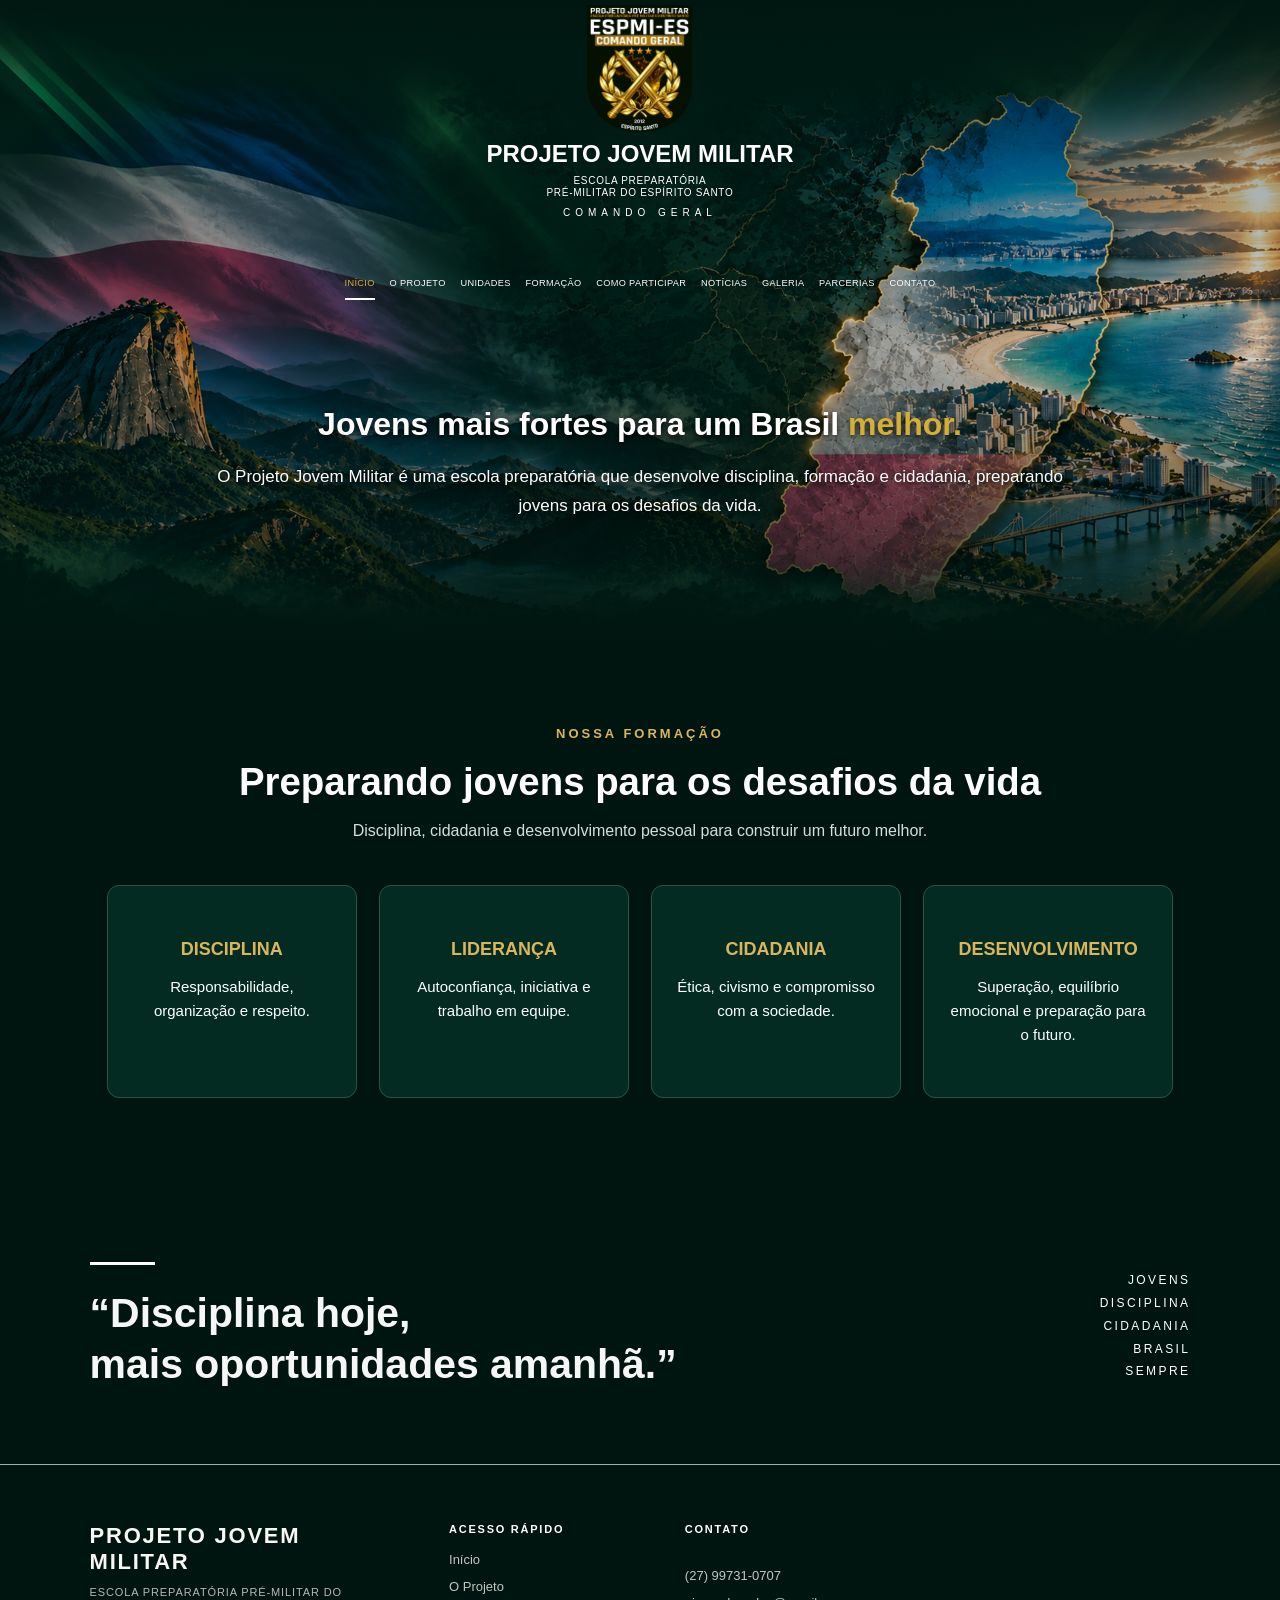
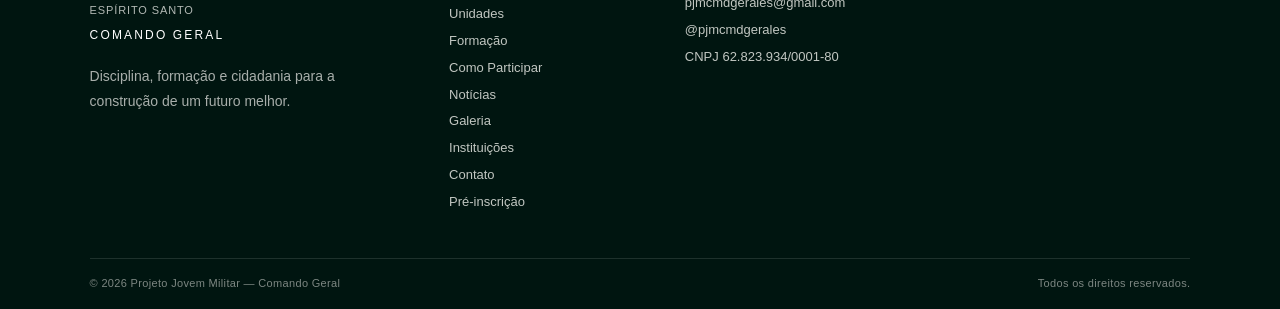
==== commit e4d570f2: "Remover imagem duplicada da seção Nossa Formação" ====
--- a/index.html
+++ b/index.html
@@ -295,20 +295,12 @@
   }
 }
 
-/* INTEGRAÇÃO DO BANNER COM NOSSA FORMAÇÃO */
+
+/* NOSSA FORMAÇÃO - REMOVER IMAGEM DUPLICADA */
 .formacao-destaque {
-  background-image:
-    linear-gradient(
-      to bottom,
-      rgba(0, 27, 21, 0.30) 0%,
-      rgba(0, 27, 21, 0.80) 45%,
-      #001b15 100%
-    ),
-    url("assets/banner-pjm-operacional.png");
-  background-size: cover;
-  background-position: center bottom;
-  background-repeat: no-repeat;
-  border: none;
+  background: transparent !important;
+  background-image: none !important;
+  border: none !important;
 }
 
 </style>
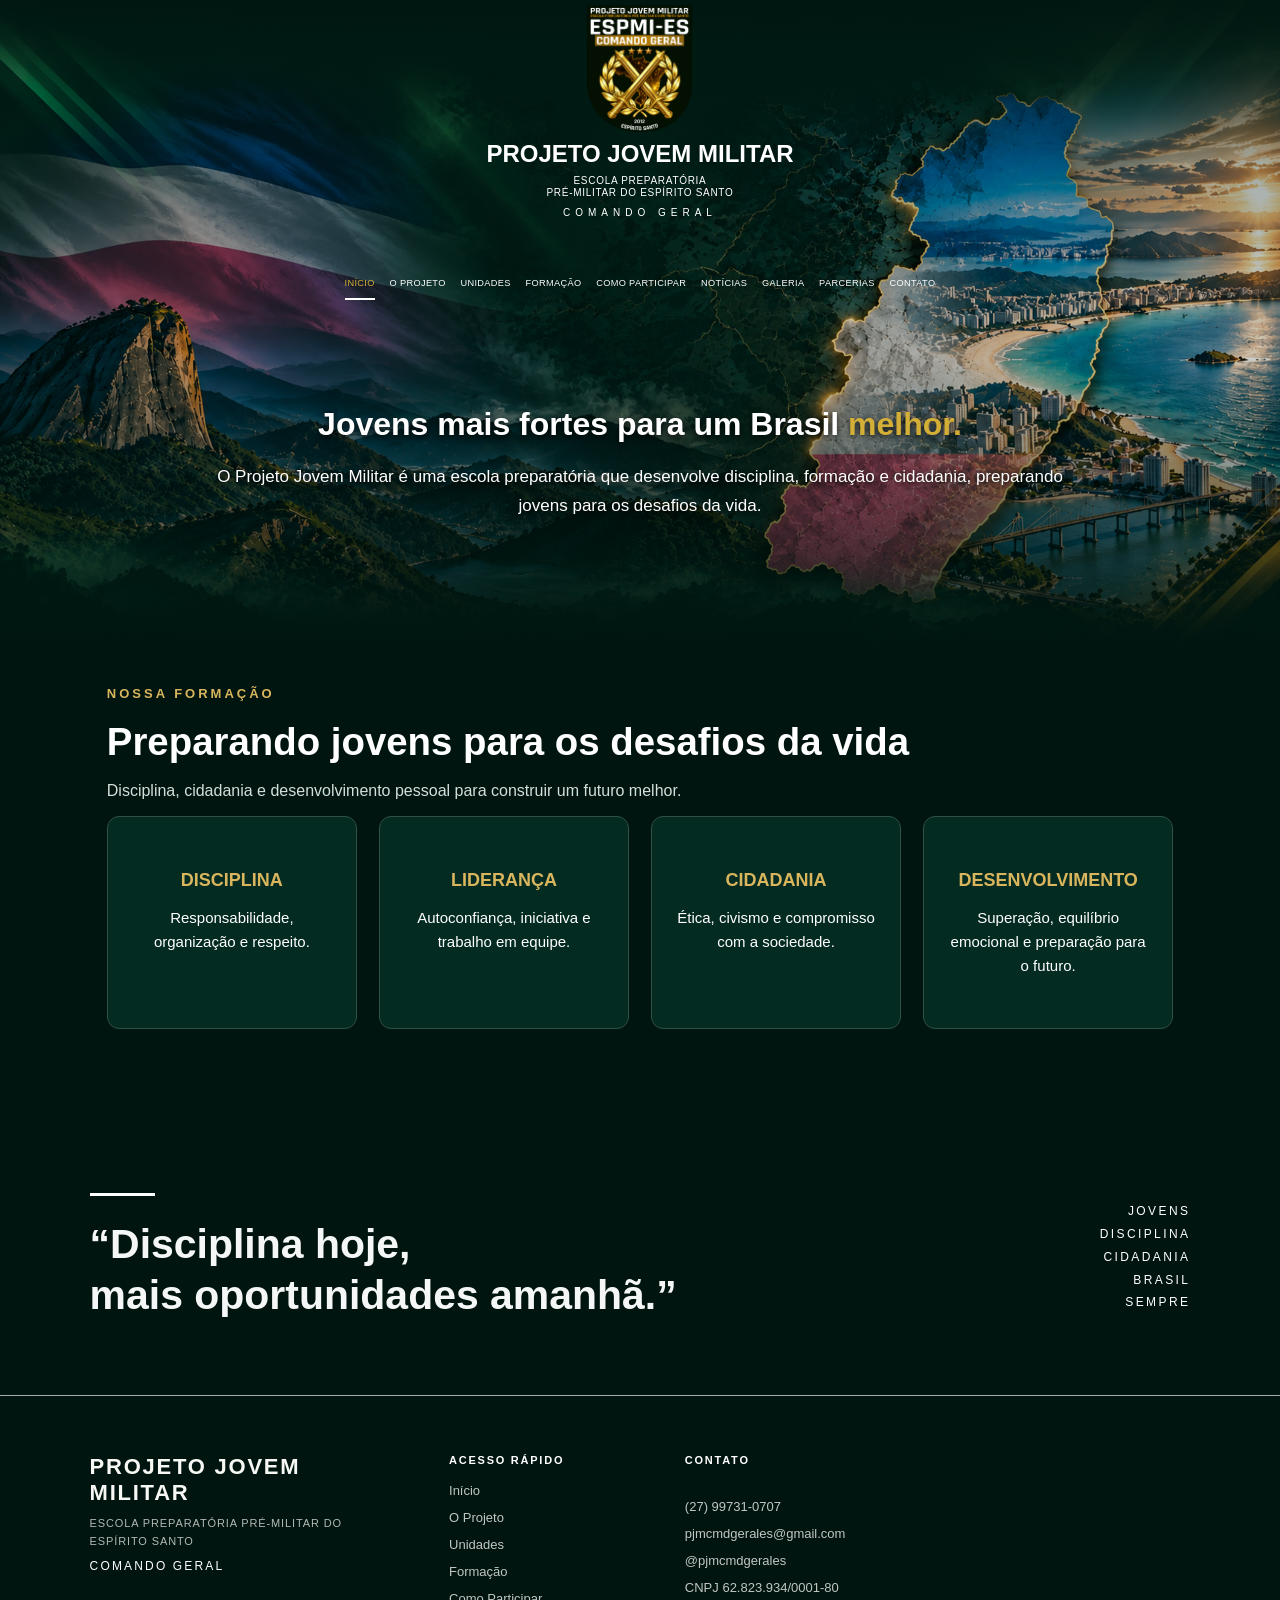
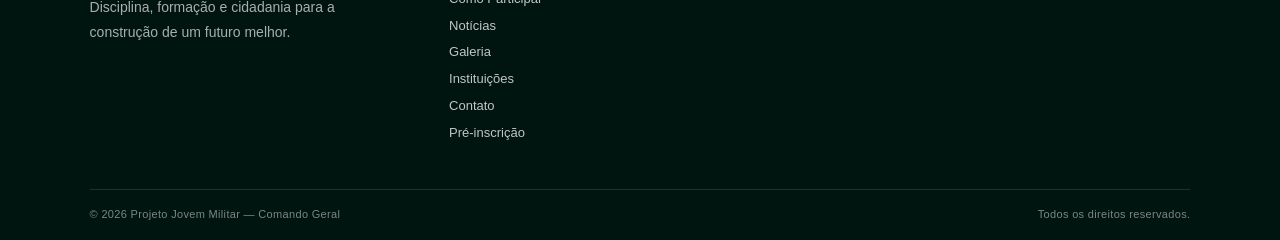
==== commit 5da5aca3: "Update index.html" ====
--- a/index.html
+++ b/index.html
@@ -223,14 +223,16 @@
 /* NOVA SEÇÃO - NOSSA FORMAÇÃO */
 
 .formacao-destaque {
-  position: relative;
-  background: linear-gradient(
-    to bottom,
-    rgba(0, 27, 21, 0.65) 0%,
-    #001b15 75%
-  );
-  padding: 75px 20px 90px;
-  margin-top: -1px;
+    position: relative;
+    background: linear-gradient(
+        to bottom,
+        rgba(0, 27, 21, 0.65) 0%,
+        #001b15 75%
+    );
+    padding: 35px 20px 90px;
+    margin-top: -1px;
+}
+    border: none;
 }
 
 
--- a/common.css
+++ b/common.css
@@ -272,3 +272,8 @@
 .topbar {
     display: none !important;
 }
+/* PJM - REMOVER IMAGEM DUPLICADA DA NOSSA FORMAÇÃO */
+.formacao-destaque {
+    background-image: none !important;
+    background-color: #001510 !important;
+}
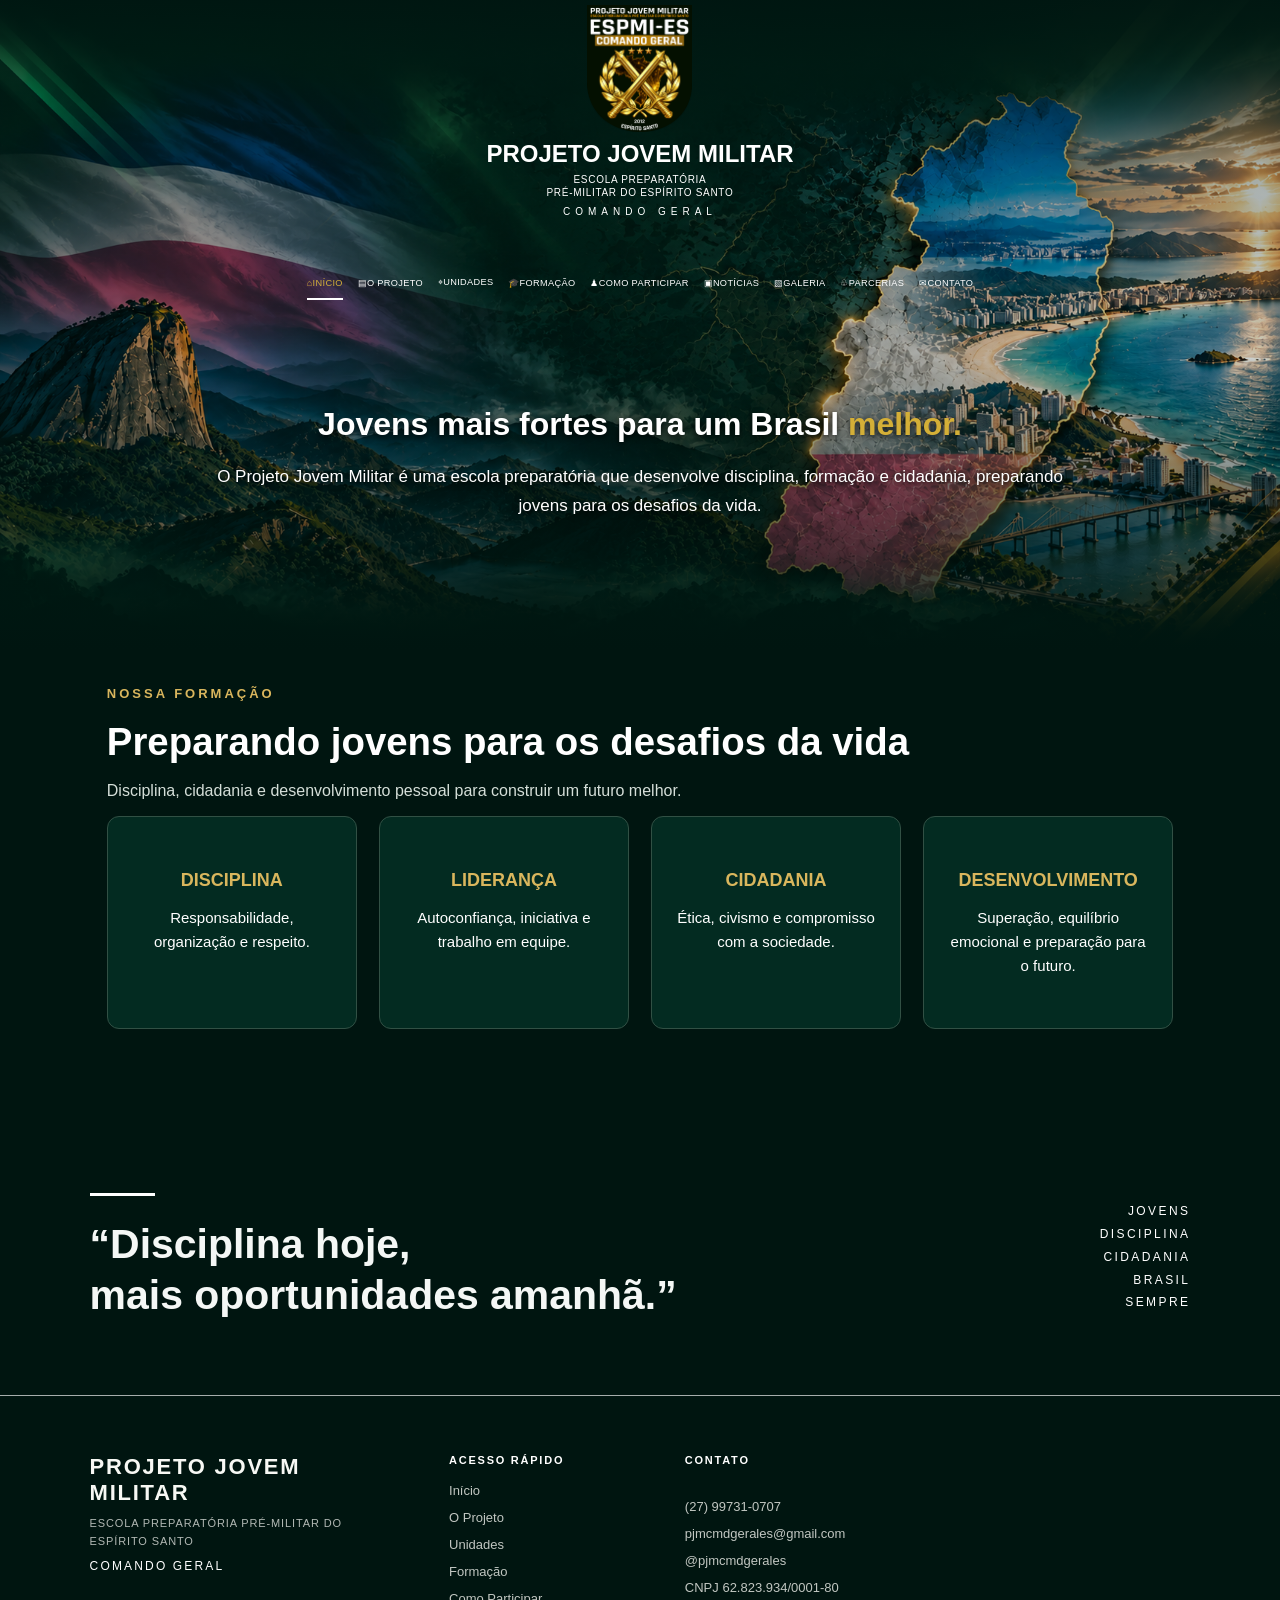
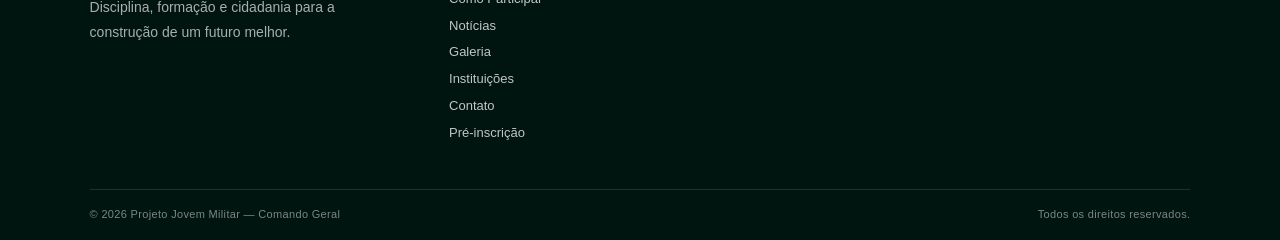
==== commit 95f29e76: "Update index.html" ====
--- a/index.html
+++ b/index.html
@@ -311,7 +311,8 @@
 <header class="site-header"><div class="container header-inner">
 <a class="brand" href="index.html"><img src="assets/brasao-comando-geral.png" alt="Brasão do Comando Geral"><span class="brand-text"><strong>PROJETO JOVEM MILITAR</strong><small>ESCOLA PREPARATÓRIA<br>PRÉ-MILITAR DO ESPÍRITO SANTO</small><em>COMANDO GERAL</em></span></a>
 <button class="menu-toggle" aria-label="Abrir menu" aria-expanded="false">☰</button>
-<nav class="nav" aria-label="Navegação principal"><a class="active" href="index.html" data-page="inicio">INÍCIO</a><a href="projeto.html" data-page="projeto">O PROJETO</a><a href="unidades.html" data-page="unidades">UNIDADES</a><a href="formacao.html" data-page="formacao">FORMAÇÃO</a><a href="como-participar.html" data-page="como">COMO PARTICIPAR</a><a href="noticias.html" data-page="noticias">NOTÍCIAS</a><a href="galeria.html" data-page="galeria">GALERIA</a><a href="parcerias.html" data-page="parcerias">PARCERIAS</a><a href="contato.html" data-page="contato">CONTATO</a></nav></div></header>
+<nav class="nav nav-icones" aria-label="Navegação principal"><a class="active" href="index.html" data-page="inicio" aria-current="page"><span class="menu-icon" aria-hidden="true">⌂</span><span>INÍCIO</span></a><a href="projeto.html" data-page="projeto"><span class="menu-icon" aria-hidden="true">▤</span><span>O PROJETO</span></a><a href="unidades.html" data-page="unidades"><span class="menu-icon" aria-hidden="true">⌖</span><span>UNIDADES</span></a><a href="formacao.html" data-page="formacao"><span class="menu-icon" aria-hidden="true">🎓</span><span>FORMAÇÃO</span></a><a href="como-participar.html" data-page="como"><span class="menu-icon" aria-hidden="true">♟</span><span>COMO PARTICIPAR</span></a><a href="noticias.html" data-page="noticias"><span class="menu-icon" aria-hidden="true">▣</span><span>NOTÍCIAS</span></a><a href="galeria.html" data-page="galeria"><span class="menu-icon" aria-hidden="true">▧</span><span>GALERIA</span></a><a href="parcerias.html" data-page="parcerias"><span class="menu-icon" aria-hidden="true">♧</span><span>PARCERIAS</span></a><a href="contato.html" data-page="contato"><span class="menu-icon" aria-hidden="true">✉</span><span>CONTATO</span></a></nav></div></header>
+
 <main>
 <section class="hero" id="inicio"><img class="hero-image"
      src="assets/banner-pjm-operacional.png"
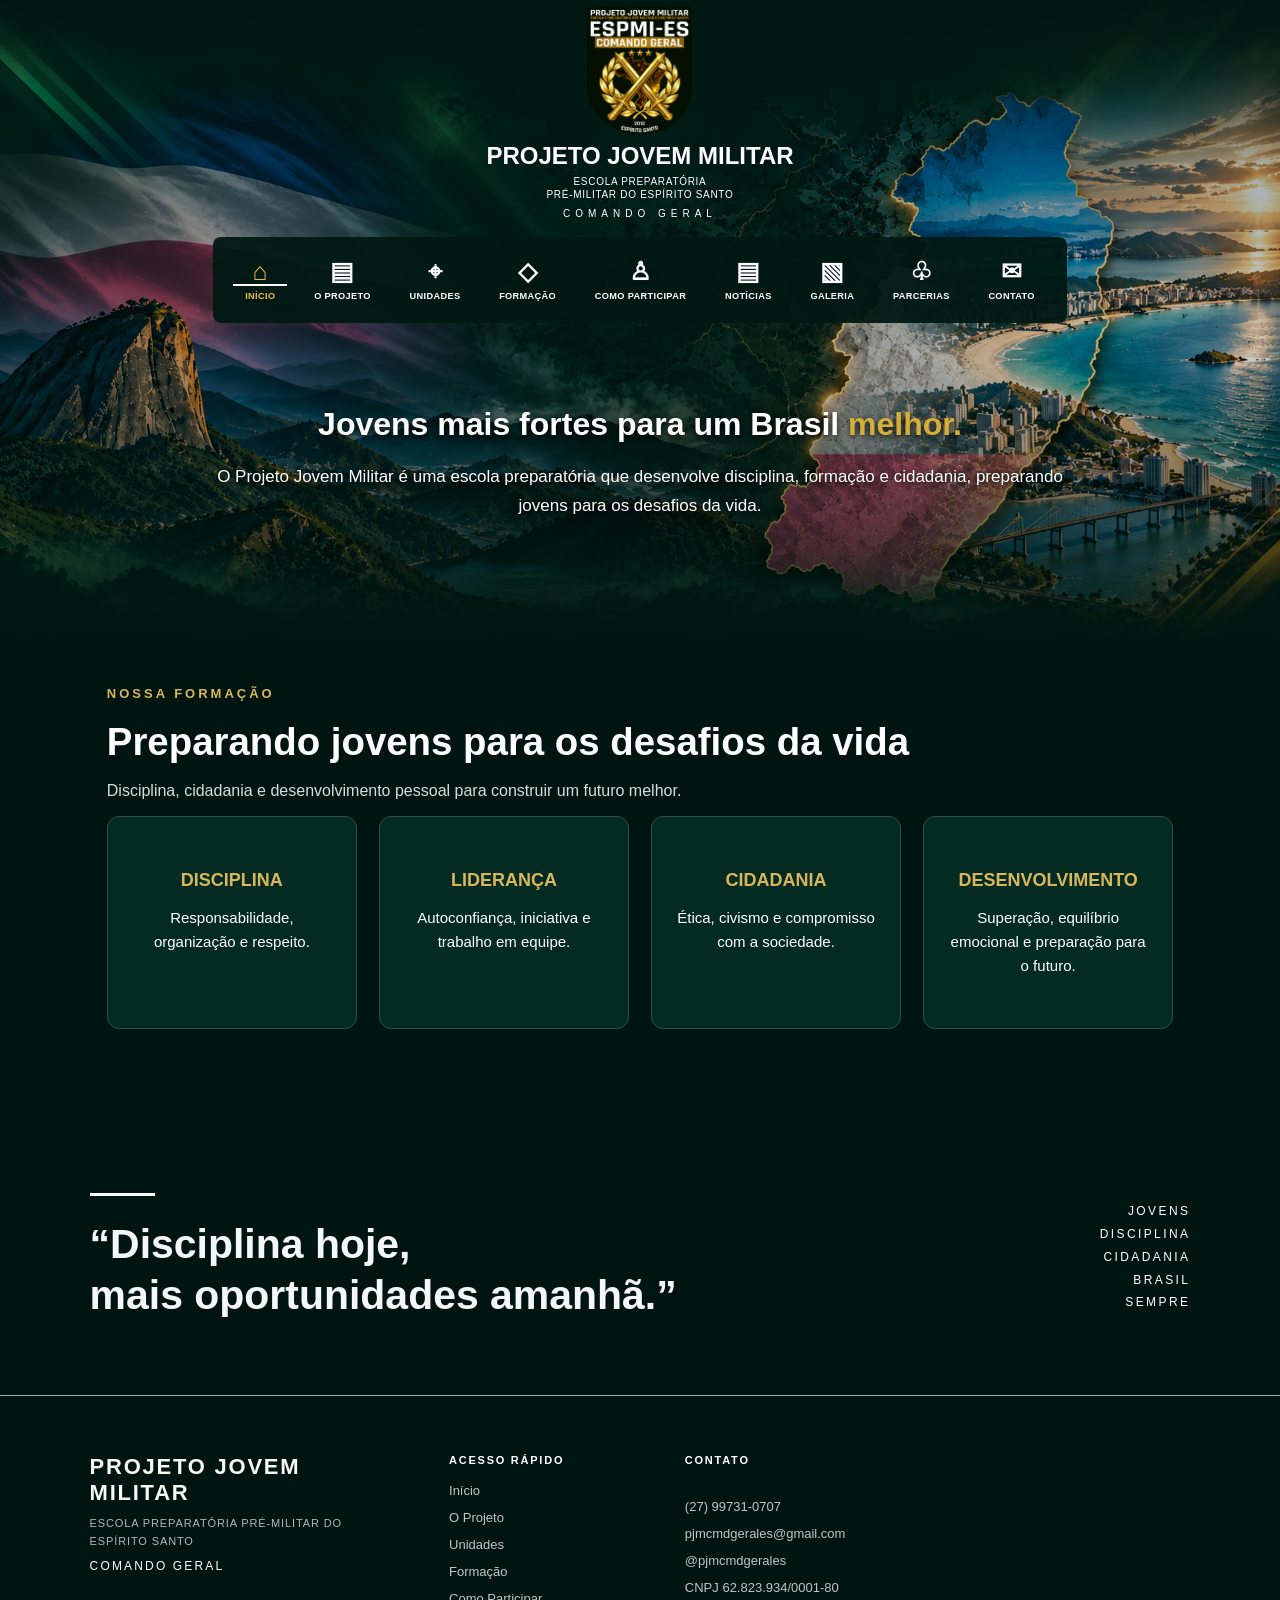
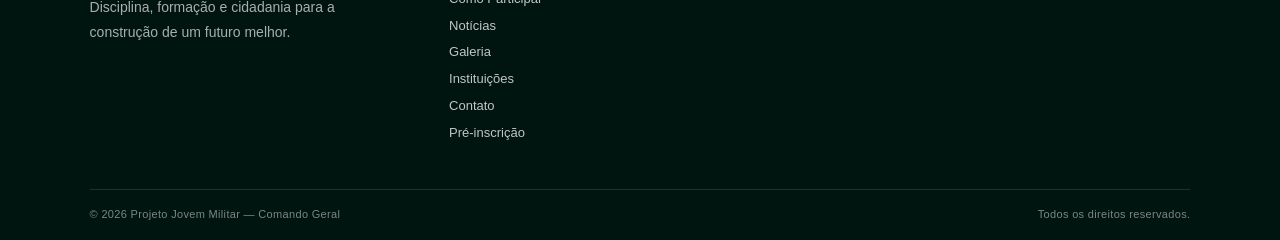
==== commit 93aaa063: "Padronização dos ícones do menu principal" ====
--- a/index.html
+++ b/index.html
@@ -311,8 +311,7 @@
 <header class="site-header"><div class="container header-inner">
 <a class="brand" href="index.html"><img src="assets/brasao-comando-geral.png" alt="Brasão do Comando Geral"><span class="brand-text"><strong>PROJETO JOVEM MILITAR</strong><small>ESCOLA PREPARATÓRIA<br>PRÉ-MILITAR DO ESPÍRITO SANTO</small><em>COMANDO GERAL</em></span></a>
 <button class="menu-toggle" aria-label="Abrir menu" aria-expanded="false">☰</button>
-<nav class="nav nav-icones" aria-label="Navegação principal"><a class="active" href="index.html" data-page="inicio" aria-current="page"><span class="menu-icon" aria-hidden="true">⌂</span><span>INÍCIO</span></a><a href="projeto.html" data-page="projeto"><span class="menu-icon" aria-hidden="true">▤</span><span>O PROJETO</span></a><a href="unidades.html" data-page="unidades"><span class="menu-icon" aria-hidden="true">⌖</span><span>UNIDADES</span></a><a href="formacao.html" data-page="formacao"><span class="menu-icon" aria-hidden="true">🎓</span><span>FORMAÇÃO</span></a><a href="como-participar.html" data-page="como"><span class="menu-icon" aria-hidden="true">♟</span><span>COMO PARTICIPAR</span></a><a href="noticias.html" data-page="noticias"><span class="menu-icon" aria-hidden="true">▣</span><span>NOTÍCIAS</span></a><a href="galeria.html" data-page="galeria"><span class="menu-icon" aria-hidden="true">▧</span><span>GALERIA</span></a><a href="parcerias.html" data-page="parcerias"><span class="menu-icon" aria-hidden="true">♧</span><span>PARCERIAS</span></a><a href="contato.html" data-page="contato"><span class="menu-icon" aria-hidden="true">✉</span><span>CONTATO</span></a></nav></div></header>
-
+<nav class="nav nav-icones" aria-label="Navegação principal"><a class="active" href="index.html" data-page="inicio" aria-current="page"><span class="menu-icon" aria-hidden="true">⌂</span><span>INÍCIO</span></a><a href="projeto.html" data-page="projeto"><span class="menu-icon" aria-hidden="true">▤</span><span>O PROJETO</span></a><a href="unidades.html" data-page="unidades"><span class="menu-icon" aria-hidden="true">⌖</span><span>UNIDADES</span></a><a href="formacao.html" data-page="formacao"><span class="menu-icon" aria-hidden="true">◇</span><span>FORMAÇÃO</span></a><a href="como-participar.html" data-page="como"><span class="menu-icon" aria-hidden="true">♙</span><span>COMO PARTICIPAR</span></a><a href="noticias.html" data-page="noticias"><span class="menu-icon" aria-hidden="true">▤</span><span>NOTÍCIAS</span></a><a href="galeria.html" data-page="galeria"><span class="menu-icon" aria-hidden="true">▧</span><span>GALERIA</span></a><a href="parcerias.html" data-page="parcerias"><span class="menu-icon" aria-hidden="true">♧</span><span>PARCERIAS</span></a><a href="contato.html" data-page="contato"><span class="menu-icon" aria-hidden="true">✉</span><span>CONTATO</span></a></nav></div></header>
 <main>
 <section class="hero" id="inicio"><img class="hero-image"
      src="assets/banner-pjm-operacional.png"
--- a/common.css
+++ b/common.css
@@ -277,3 +277,69 @@
     background-image: none !important;
     background-color: #001510 !important;
 }
+
+/* PJM - MENU INSTITUCIONAL COM ICONES */
+.nav.nav-icones {
+    display: flex;
+    align-items: center;
+    justify-content: center;
+    flex-wrap: wrap;
+    gap: 8px;
+    width: fit-content;
+    max-width: 100%;
+    margin-left: auto;
+    margin-right: auto;
+    padding: 12px 20px;
+    background: rgba(0, 25, 19, 0.94);
+    border-radius: 8px;
+}
+
+.nav.nav-icones a {
+    display: flex;
+    flex-direction: column;
+    align-items: center;
+    justify-content: center;
+    gap: 7px;
+    min-height: 62px;
+    padding: 8px 12px;
+    color: #ffffff !important;
+    font-size: 12px;
+    font-weight: 700;
+    text-align: center;
+    text-decoration: none;
+    transition: color 0.2s ease;
+}
+
+.nav.nav-icones .menu-icon {
+    display: block;
+    font-size: 25px;
+    line-height: 1;
+    color: #ffffff;
+}
+
+.nav.nav-icones a:hover,
+.nav.nav-icones a.active {
+    color: #e9bb45 !important;
+}
+
+.nav.nav-icones a:hover .menu-icon,
+.nav.nav-icones a.active .menu-icon {
+    color: #e9bb45;
+}
+
+@media (max-width: 768px) {
+    .nav.nav-icones {
+        width: 100%;
+        padding: 12px;
+        gap: 4px;
+    }
+
+    .nav.nav-icones a {
+        padding: 8px;
+        font-size: 11px;
+    }
+
+    .nav.nav-icones .menu-icon {
+        font-size: 22px;
+    }
+}
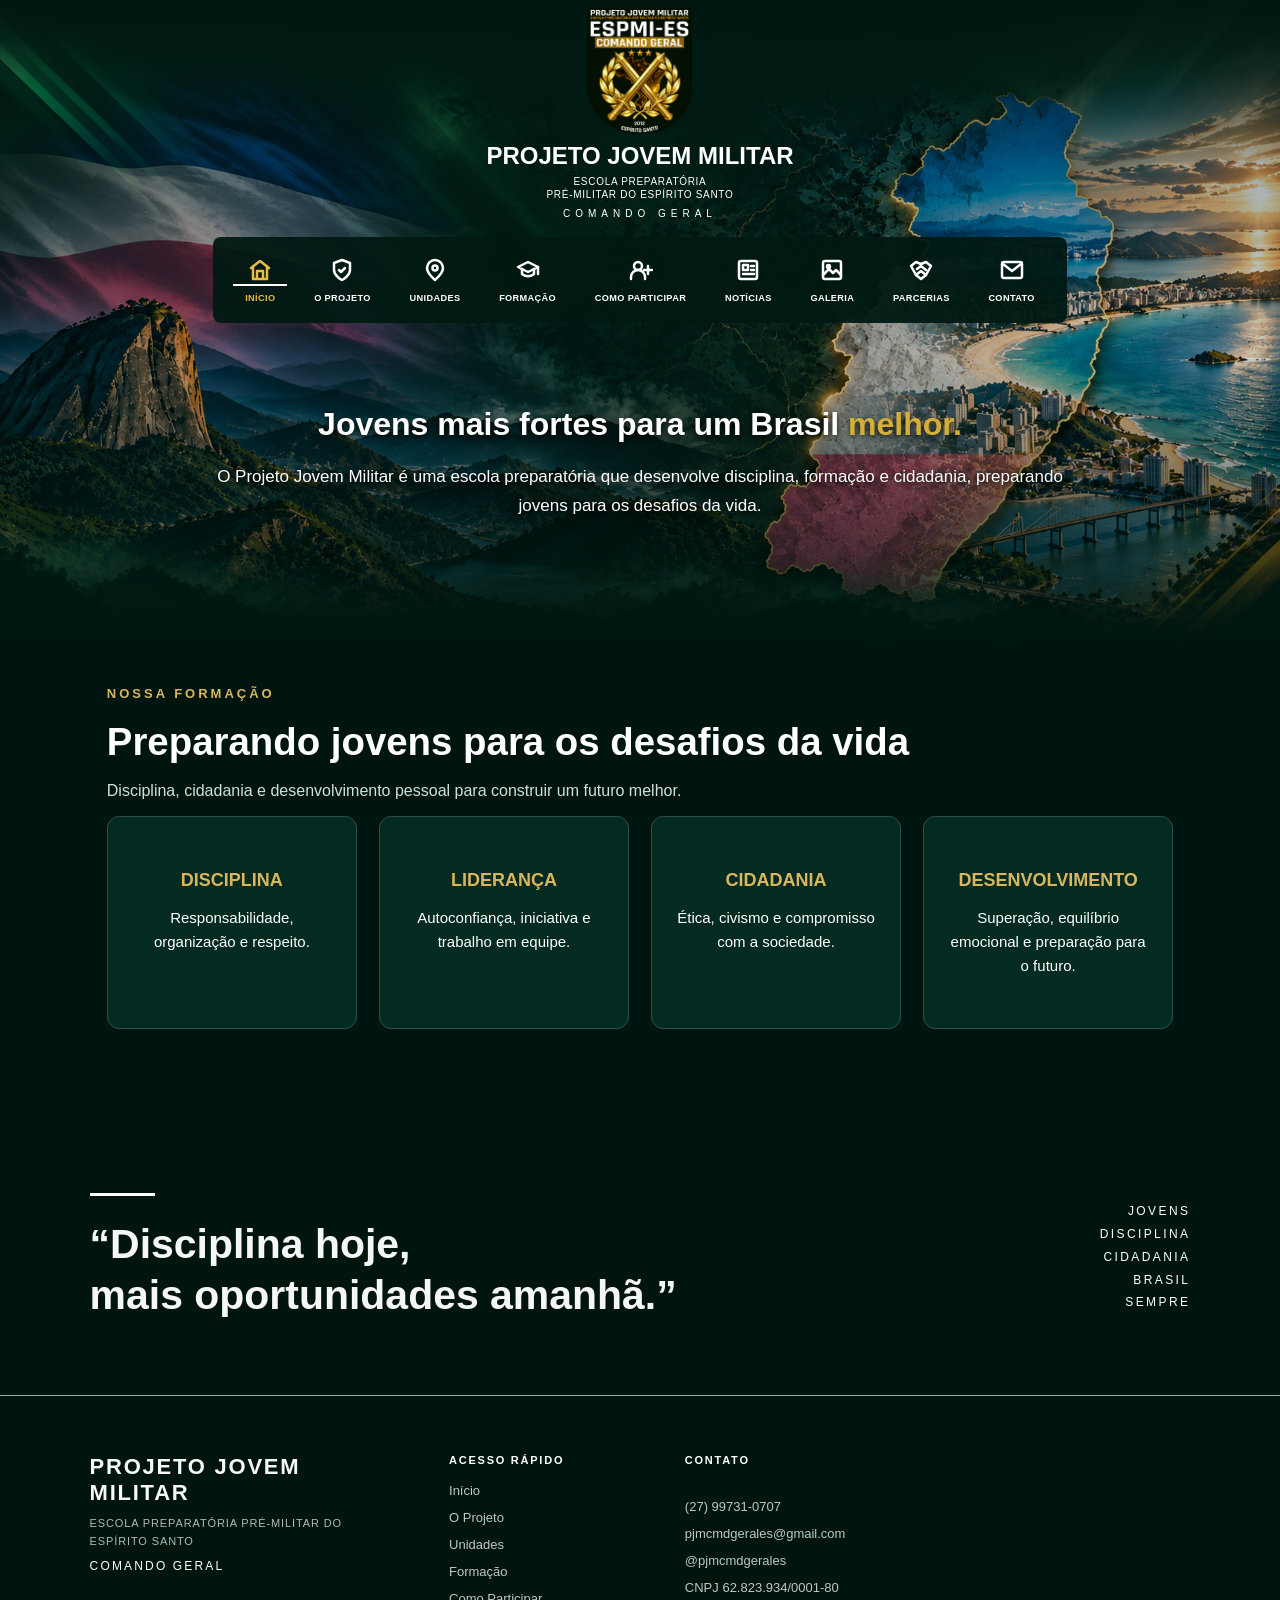
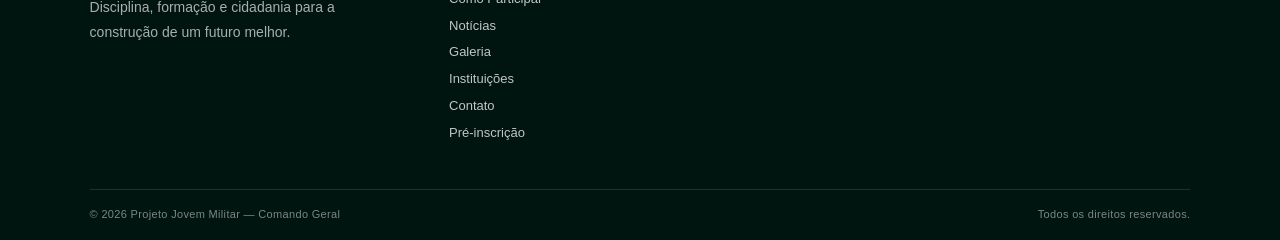
==== commit 1fa67d6e: "Update index.html" ====
--- a/index.html
+++ b/index.html
@@ -311,7 +311,7 @@
 <header class="site-header"><div class="container header-inner">
 <a class="brand" href="index.html"><img src="assets/brasao-comando-geral.png" alt="Brasão do Comando Geral"><span class="brand-text"><strong>PROJETO JOVEM MILITAR</strong><small>ESCOLA PREPARATÓRIA<br>PRÉ-MILITAR DO ESPÍRITO SANTO</small><em>COMANDO GERAL</em></span></a>
 <button class="menu-toggle" aria-label="Abrir menu" aria-expanded="false">☰</button>
-<nav class="nav nav-icones" aria-label="Navegação principal"><a class="active" href="index.html" data-page="inicio" aria-current="page"><span class="menu-icon" aria-hidden="true">⌂</span><span>INÍCIO</span></a><a href="projeto.html" data-page="projeto"><span class="menu-icon" aria-hidden="true">▤</span><span>O PROJETO</span></a><a href="unidades.html" data-page="unidades"><span class="menu-icon" aria-hidden="true">⌖</span><span>UNIDADES</span></a><a href="formacao.html" data-page="formacao"><span class="menu-icon" aria-hidden="true">◇</span><span>FORMAÇÃO</span></a><a href="como-participar.html" data-page="como"><span class="menu-icon" aria-hidden="true">♙</span><span>COMO PARTICIPAR</span></a><a href="noticias.html" data-page="noticias"><span class="menu-icon" aria-hidden="true">▤</span><span>NOTÍCIAS</span></a><a href="galeria.html" data-page="galeria"><span class="menu-icon" aria-hidden="true">▧</span><span>GALERIA</span></a><a href="parcerias.html" data-page="parcerias"><span class="menu-icon" aria-hidden="true">♧</span><span>PARCERIAS</span></a><a href="contato.html" data-page="contato"><span class="menu-icon" aria-hidden="true">✉</span><span>CONTATO</span></a></nav></div></header>
+<nav class="nav nav-icones" aria-label="Navegação principal"><a class="active" href="index.html" data-page="inicio" aria-current="page"><span class="menu-icon" aria-hidden="true"><svg width="24" height="24" viewBox="0 0 24 24" fill="none" stroke="currentColor" stroke-width="2.5" stroke-linecap="round" stroke-linejoin="round"><path d="m3 10 9-7 9 7"/><path d="M5 9v12h14V9M9 21v-8h6v8"/></svg></span><span>INÍCIO</span></a><a href="projeto.html" data-page="projeto"><span class="menu-icon" aria-hidden="true"><svg width="24" height="24" viewBox="0 0 24 24" fill="none" stroke="currentColor" stroke-width="2.5" stroke-linecap="round" stroke-linejoin="round"><path d="M12 22s8-4 8-10V5l-8-3-8 3v7c0 6 8 10 8 10Z"/><path d="m9 12 2 2 4-4"/></svg></span><span>O PROJETO</span></a><a href="unidades.html" data-page="unidades"><span class="menu-icon" aria-hidden="true"><svg width="24" height="24" viewBox="0 0 24 24" fill="none" stroke="currentColor" stroke-width="2.5" stroke-linecap="round" stroke-linejoin="round"><path d="M20 10c0 5-8 12-8 12S4 15 4 10a8 8 0 1 1 16 0Z"/><circle cx="12" cy="10" r="2.5"/></svg></span><span>UNIDADES</span></a><a href="formacao.html" data-page="formacao"><span class="menu-icon" aria-hidden="true"><svg width="24" height="24" viewBox="0 0 24 24" fill="none" stroke="currentColor" stroke-width="2.5" stroke-linecap="round" stroke-linejoin="round"><path d="m2 9 10-5 10 5-10 5L2 9Z"/><path d="M6 11v5c4 3 8 3 12 0v-5M22 9v7"/></svg></span><span>FORMAÇÃO</span></a><a href="como-participar.html" data-page="como"><span class="menu-icon" aria-hidden="true"><svg width="24" height="24" viewBox="0 0 24 24" fill="none" stroke="currentColor" stroke-width="2.5" stroke-linecap="round" stroke-linejoin="round"><circle cx="9" cy="8" r="4"/><path d="M2 21v-2a7 7 0 0 1 14 0v2M19 8v8M15 12h8"/></svg></span><span>COMO PARTICIPAR</span></a><a href="noticias.html" data-page="noticias"><span class="menu-icon" aria-hidden="true"><svg width="24" height="24" viewBox="0 0 24 24" fill="none" stroke="currentColor" stroke-width="2.5" stroke-linecap="round" stroke-linejoin="round"><rect x="3" y="3" width="18" height="18" rx="2"/><path d="M7 7h5v5H7zM15 8h3M15 12h3M7 16h11"/></svg></span><span>NOTÍCIAS</span></a><a href="galeria.html" data-page="galeria"><span class="menu-icon" aria-hidden="true"><svg width="24" height="24" viewBox="0 0 24 24" fill="none" stroke="currentColor" stroke-width="2.5" stroke-linecap="round" stroke-linejoin="round"><rect x="3" y="3" width="18" height="18" rx="2"/><circle cx="8.5" cy="8.5" r="1.5"/><path d="m3 17 6-6 4 4 3-3 5 5"/></svg></span><span>GALERIA</span></a><a href="parcerias.html" data-page="parcerias"><span class="menu-icon" aria-hidden="true"><svg width="24" height="24" viewBox="0 0 24 24" fill="none" stroke="currentColor" stroke-width="2.5" stroke-linecap="round" stroke-linejoin="round"><path d="m2 8 5-4 5 2 5-2 5 4-5 9-5 4-5-4-5-9Z"/><path d="m8 11 4-3 5 4M7 17l5-4 5 4"/></svg></span><span>PARCERIAS</span></a><a href="contato.html" data-page="contato"><span class="menu-icon" aria-hidden="true"><svg width="24" height="24" viewBox="0 0 24 24" fill="none" stroke="currentColor" stroke-width="2.5" stroke-linecap="round" stroke-linejoin="round"><rect x="2" y="4" width="20" height="16" rx="2"/><path d="m3 6 9 7 9-7"/></svg></span><span>CONTATO</span></a></nav></div></header>
 <main>
 <section class="hero" id="inicio"><img class="hero-image"
      src="assets/banner-pjm-operacional.png"
